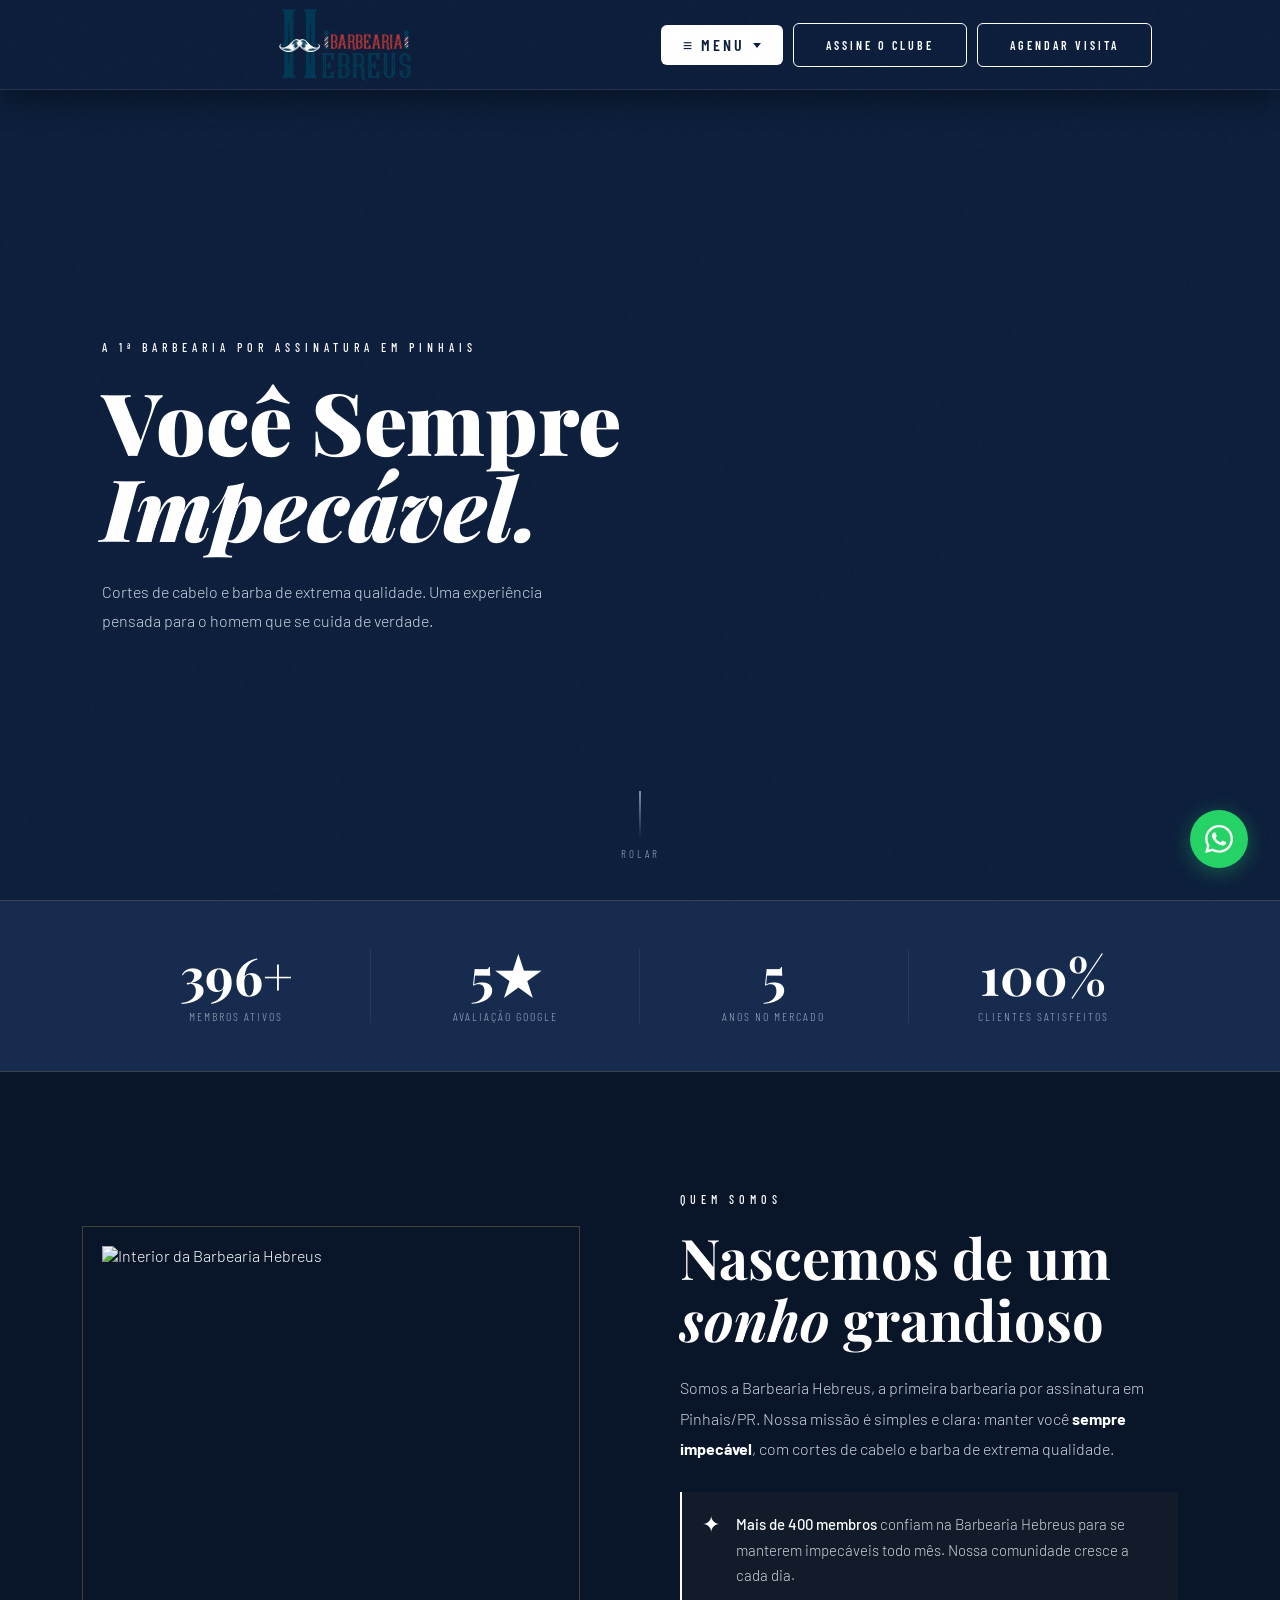
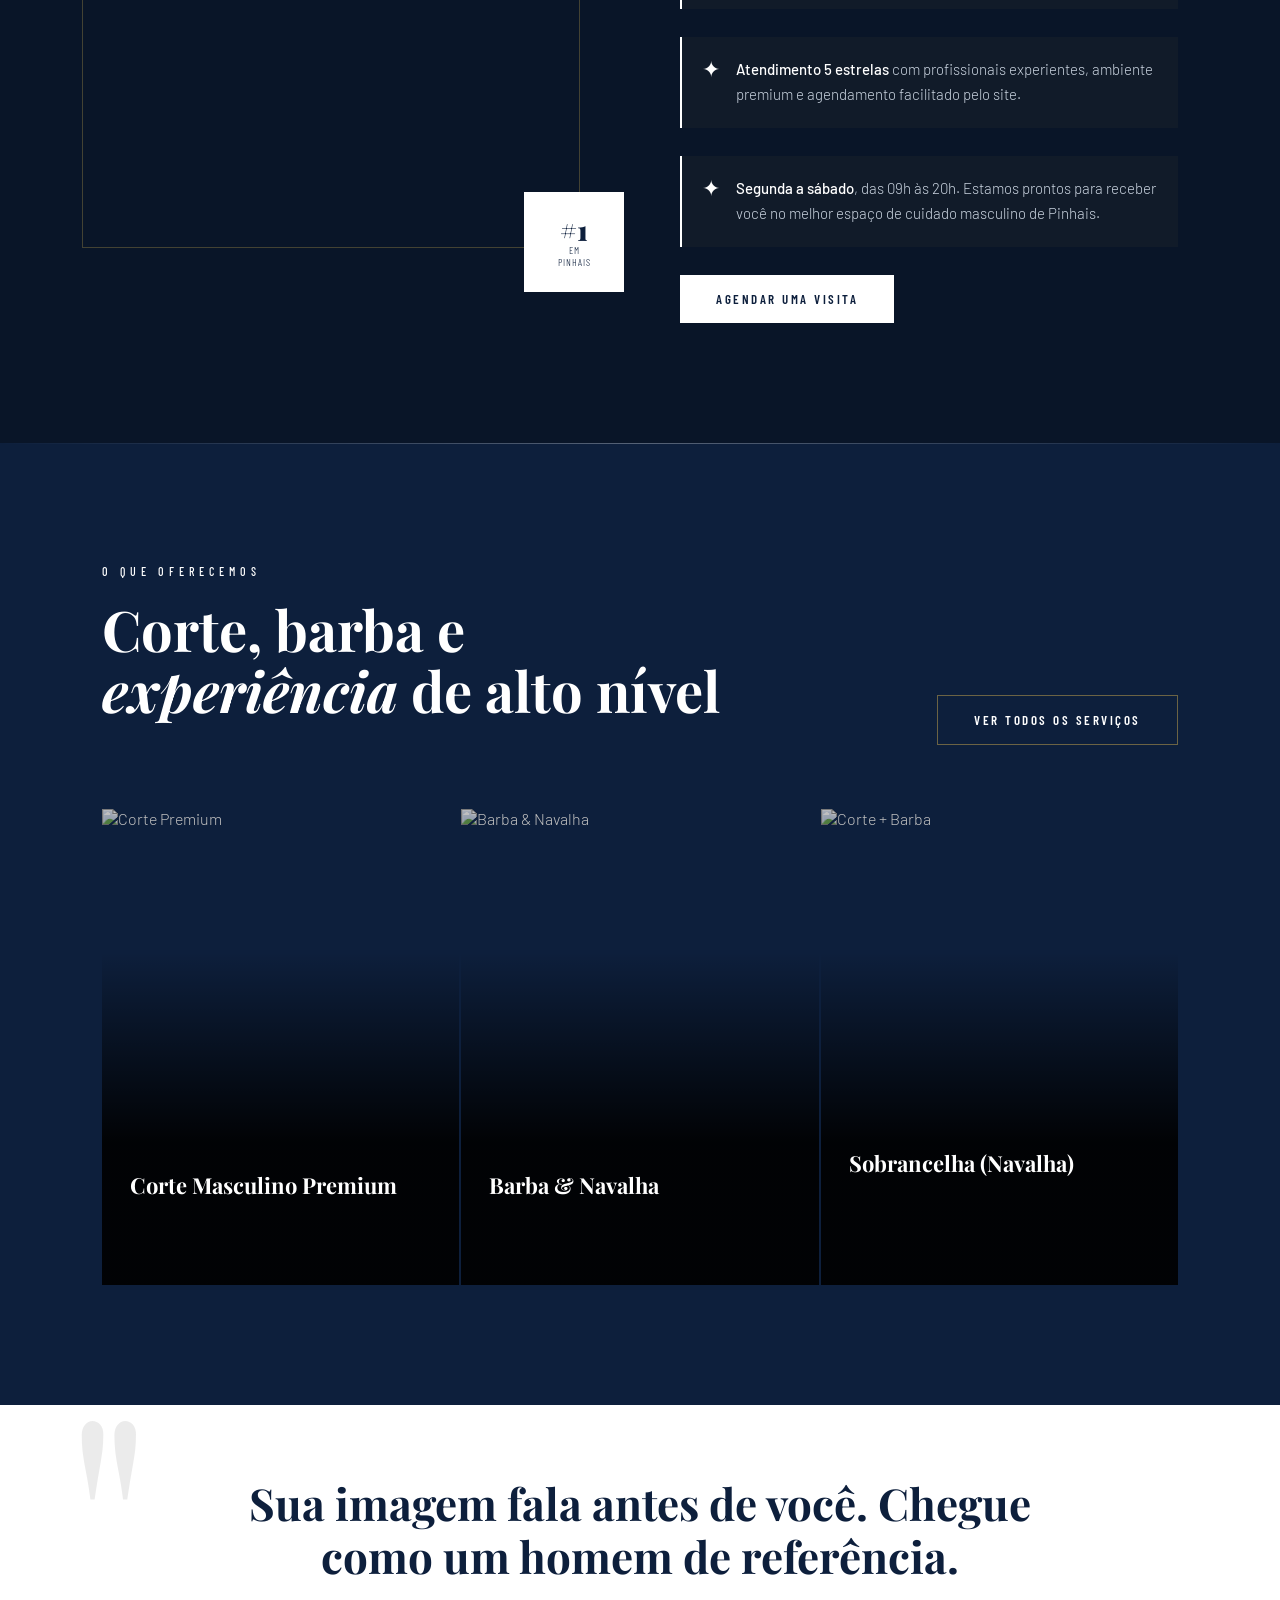
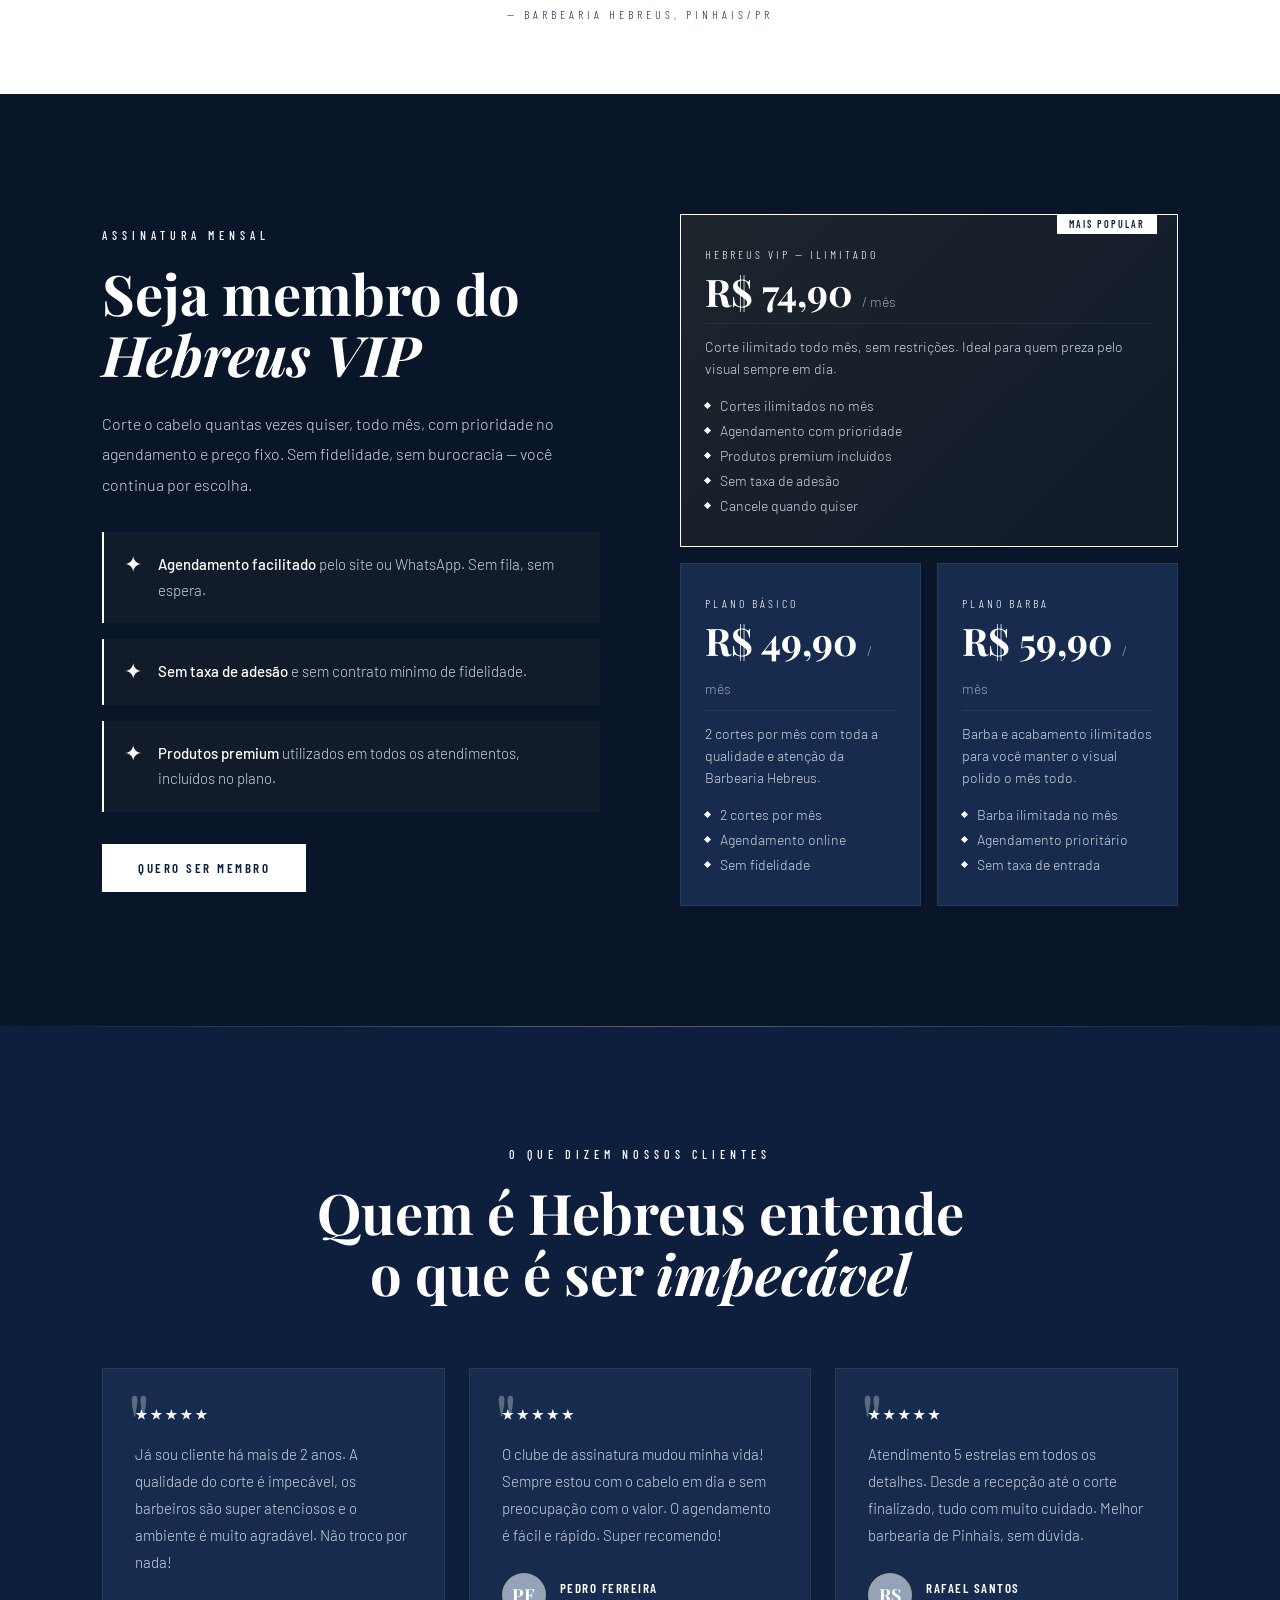
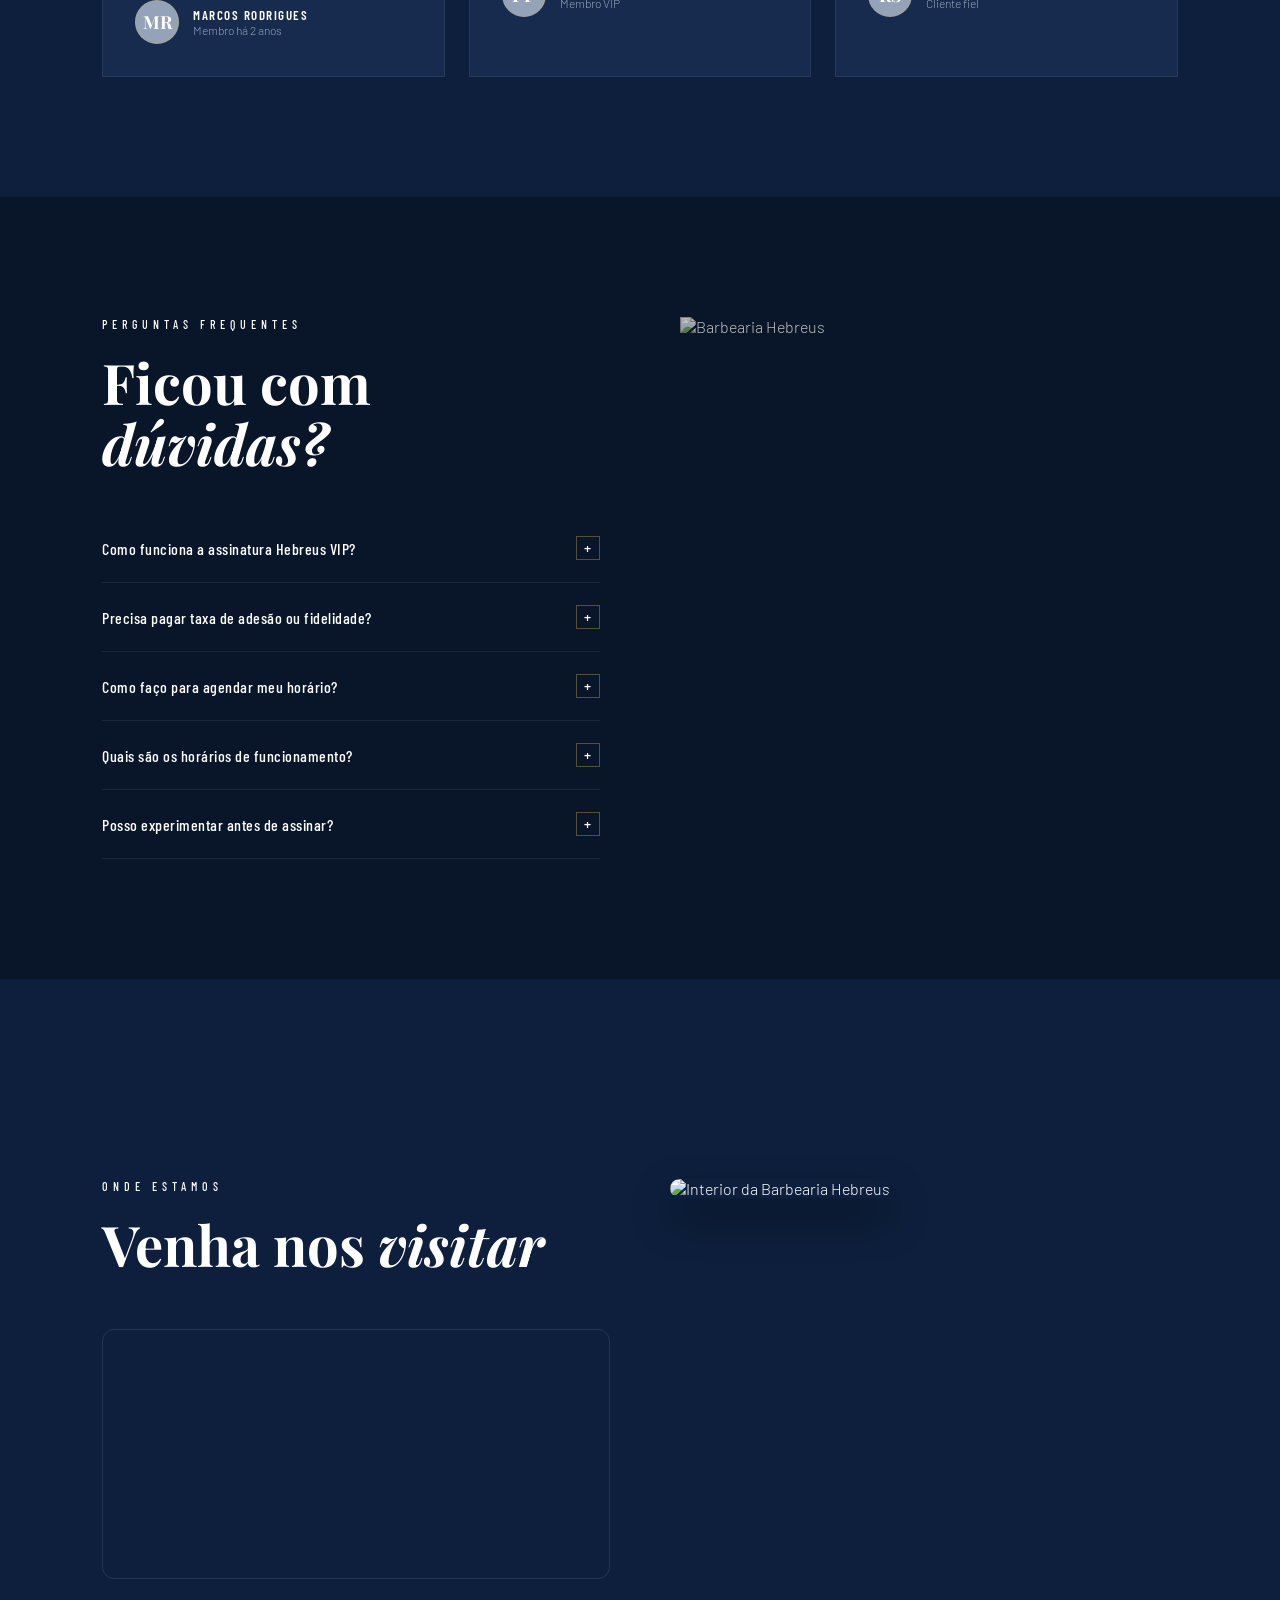
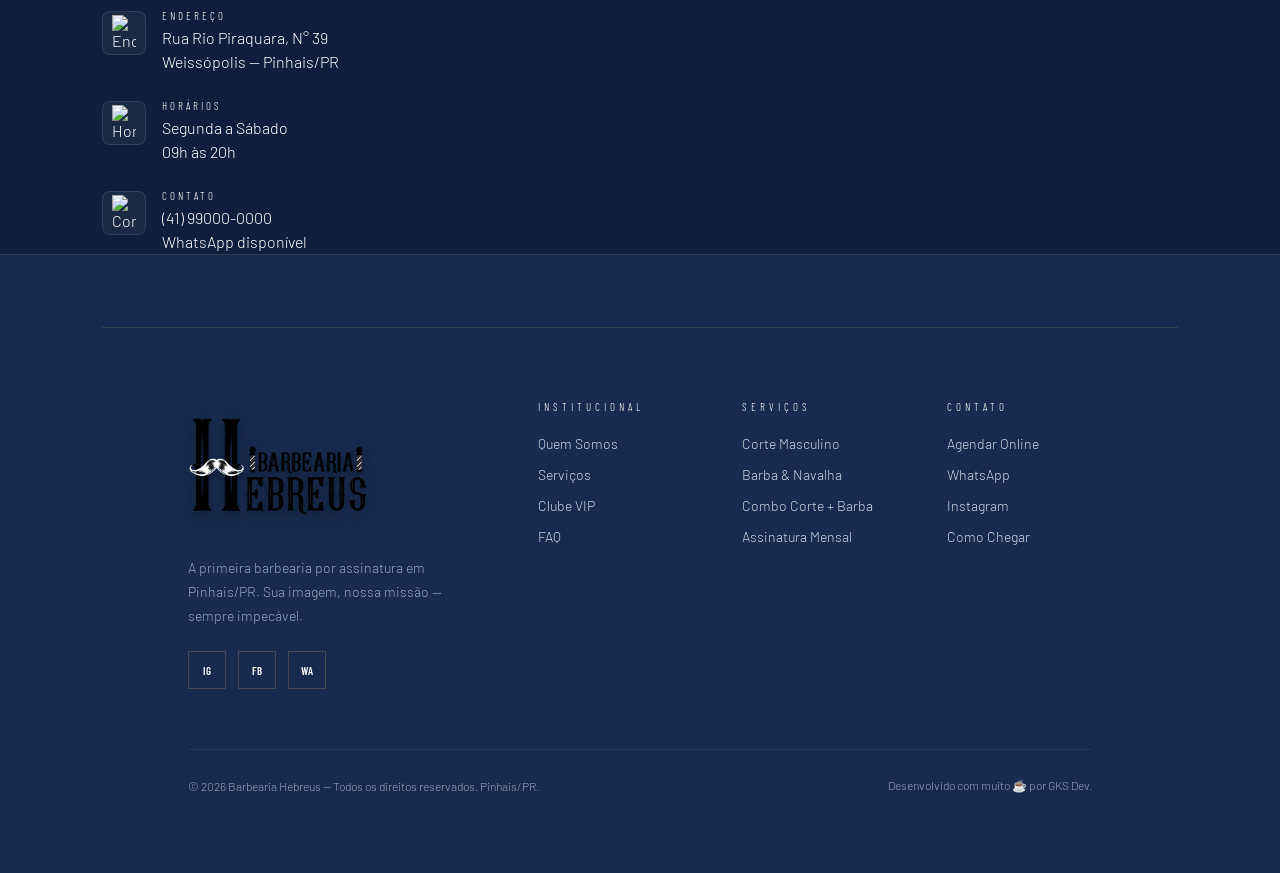
==== index.html @ 40477dd9 "Add files via upload" ====
<!DOCTYPE html>
<html lang="pt-BR">
<head>
<meta charset="UTF-8">
<meta name="viewport" content="width=device-width, initial-scale=1.0">
<title>Barbearia Hebreus | Pinhais/PR</title>
<link rel="preconnect" href="https://fonts.googleapis.com">
<link rel="preconnect" href="https://fonts.gstatic.com" crossorigin>
<link href="https://fonts.googleapis.com/css2?family=Playfair+Display:ital,wght@0,400;0,700;0,900;1,400;1,700&family=Barlow:wght@300;400;500;600&family=Barlow+Condensed:wght@300;400;500;600;700&display=swap" rel="stylesheet">

<link rel="stylesheet" href="style.css">
</head>
<body>

<!-- NAV -->
<nav id="navbar">
<a href="#" class="nav-logo">
  <img src="img_hebreus/LOGO COLOR 1.png" alt="Logo Barbearia Hebreus" class="logo-img">
</a>
  
  <ul class="nav-links">
    <li id="navServicos">
      <a href="#servicos" id="servicosToggle">≡ Menu <span class="nav-arrow"></span></a>
      <div class="nav-dropdown" id="servicosDropdown">
        <a href="#servicos">Serviços</a>
        <a href="#servicos">Hebreus VIP</a>
        <a href="#servicos">Nossa Unidade</a>
        <a href="#servicos">Cultura Hebreus</a>

      </div>
    </li>
    
    <!-- Botão Agendar movido para o lado de Serviços -->
    <li><a href="https://api.whatsapp.com/send?phone=5541990000000&text=Ola%2C%20quero%20agendar%20um%20horário%20na%20Barbearia%20Hebreus!" target="_blank" class="nav-cta">Assine o Clube</a></li>
    <li><a href="https://api.whatsapp.com/send?phone=5541990000000&text=Ola%2C%20quero%20agendar%20um%20horário%20na%20Barbearia%20Hebreus!" target="_blank" class="nav-cta">Agendar Visita</a></li>
    <!--<li><a href="#clube">Assine o Clube</a></li>-->
    <!--<li><a href="#sobre">Sobre</a></li>-->
  </ul>
  
  <!-- O botão hamburger do mobile continua aqui -->
  <button class="hamburger" id="hamburger" aria-label="Menu">
    <span></span><span></span><span></span>
  </button>
</nav>

<!-- MOBILE MENU -->
<div class="mobile-menu" id="mobileMenu">
  <!-- Item "Início" removido daqui também -->
  <a href="#servicos" class="mobile-link">Corte Masculino</a>
  <a href="#servicos" class="mobile-link">Barba &amp; Navalha</a>
  <a href="#servicos" class="mobile-link">Sobrancelha</a>
  <a href="#servicos" class="mobile-link">Limpeza de Pele</a>
  <a href="#clube" class="mobile-link">Clube VIP</a>
  <a href="#sobre" class="mobile-link">Sobre</a>
  <a href="https://cashbarber.com.br/Hebreusvip" target="_blank" class="nav-cta">Agendar</a>
</div>

<!-- HERO -->
<section class="hero">
  <div class="hero-bg"></div>
  <div class="hero-content">
    <p class="hero-eyebrow">A 1ª Barbearia por Assinatura em Pinhais</p>
    <h1 class="hero-title">
      Você Sempre<br>
      <em>Impecável.</em>
    </h1>
    <p class="hero-sub">Cortes de cabelo e barba de extrema qualidade. Uma experiência pensada para o homem que se cuida de verdade.</p>
    <div class="hero-btns">
      <!--<a href="https://cashbarber.com.br/Hebreusvip" target="_blank" class="btn-primary">Agendar Horário</a>-->
      <!--<a href="#clube" class="btn-outline">Conheça o Clube VIP</a>-->
    </div>
  </div>
  <div class="hero-scroll">
    <div class="scroll-line"></div>
    <span>Rolar</span>
  </div>
</section>

<!-- NUMBERS -->
<div class="numbers-strip">
  <div class="number-item reveal">
    <div class="number-val">+400</div>
    <div class="number-label">Membros Ativos</div>
  </div>
  <div class="number-item reveal" style="transition-delay:0.1s">
    <div class="number-val">5★</div>
    <div class="number-label">Avaliação Google</div>
  </div>
  <div class="number-item reveal" style="transition-delay:0.2s">
    <div class="number-val">+6</div>
    <div class="number-label">Anos no Mercado</div>
  </div>
  <div class="number-item reveal" style="transition-delay:0.3s">
    <div class="number-val">100%</div>
    <div class="number-label">Clientes Satisfeitos</div>
  </div>
</div>

<!-- SOBRE -->
<section id="sobre">
  <div class="section-inner">
    <div class="about-grid">
      <div class="about-img-wrap reveal">
        <img src="https://images.unsplash.com/photo-1621605815971-fbc98d665033?w=800&q=80" alt="Interior da Barbearia Hebreus">
        <div class="about-badge">
          <strong>#1</strong>
          <span>em<br>Pinhais</span>
        </div>
      </div>
      <div class="about-text reveal" style="transition-delay:0.15s">
        <div>
          <span class="eyebrow">Quem Somos</span>
          <h2 class="section-title">Nascemos de um <em>sonho</em> grandioso</h2>
          <p class="section-body">Somos a Barbearia Hebreus, a primeira barbearia por assinatura em Pinhais/PR. Nossa missão é simples e clara: manter você <strong style="color:var(--white)">sempre impecável</strong>, com cortes de cabelo e barba de extrema qualidade.</p>
        </div>
        <div class="about-detail">
          <div class="about-detail-icon">✦</div>
          <p><strong>Mais de 400 membros</strong> confiam na Barbearia Hebreus para se manterem impecáveis todo mês. Nossa comunidade cresce a cada dia.</p>
        </div>
        <div class="about-detail">
          <div class="about-detail-icon">✦</div>
          <p><strong>Atendimento 5 estrelas</strong> com profissionais experientes, ambiente premium e agendamento facilitado pelo site.</p>
        </div>
        <div class="about-detail">
          <div class="about-detail-icon">✦</div>
          <p><strong>Segunda a sábado</strong>, das 09h às 20h. Estamos prontos para receber você no melhor espaço de cuidado masculino de Pinhais.</p>
        </div>
        <a href="https://cashbarber.com.br/Hebreusvip" target="_blank" class="btn-primary" style="align-self:flex-start">Agendar uma Visita</a>
      </div>
    </div>
  </div>
</section>

<div class="gold-divider"></div>

<!-- SERVIÇOS -->
<section id="servicos">
  <div class="section-inner">
    <div class="services-header">
      <div class="reveal">
        <span class="eyebrow">O que oferecemos</span>
        <h2 class="section-title">Corte, barba e<br><em>experiência</em> de alto nível</h2>
      </div>
      <a href="https://cashbarber.com.br/Hebreusvip" target="_blank" class="btn-outline reveal" style="white-space:nowrap;flex-shrink:0">Ver Todos os Serviços</a>
    </div>
    <div class="services-grid">
      <div class="service-card reveal">
                <img src="https://images.unsplash.com/photo-1605497788044-5a32c7078486?w=600&q=80" alt="Corte Premium">
        <div class="service-card-overlay">
          <span class="service-card-num">Serviço</span>
          <h3 class="service-card-title">Corte Masculino Premium</h3>
          <p class="service-card-desc">Cortes modernos ou clássicos, executados com precisão por barbeiros experientes.</p>
          <!--<span class="service-card-price">A partir de R$ 45</span>-->
        </div>
      </div>
      <div class="service-card reveal" style="transition-delay:0.1s">
        <img src="https://images.unsplash.com/photo-1503951914875-452162b0f3f1?w=600&q=80" alt="Barba & Navalha">
        <div class="service-card-overlay">
          <span class="service-card-num">Serviço</span>
          <h3 class="service-card-title">Barba & Navalha</h3>
          <p class="service-card-desc">Ritual completo de barba com toalha quente, navalha e produtos premium.</p>
          <!--<span class="service-card-price">A partir de R$ 35</span>-->
        </div>
      </div>
      <div class="service-card reveal" style="transition-delay:0.2s">
        <img src="https://images.unsplash.com/photo-1622286342621-4bd786c2447c?w=600&q=80" alt="Corte + Barba">
        <div class="service-card-overlay">
          <span class="service-card-num">Serviço</span>
          <h3 class="service-card-title">Sobrancelha (Navalha)</h3>
          <p class="service-card-desc">Pequeno detalhe, grande impacto. Remoção de excessos com navalha ou cera, garantindo um olhar limpo e alinhado.</p>
          <!--<span class="service-card-price">A partir de R$ 70</span>-->
        </div>
      </div>
    </div>
  </div>
</section>

<!-- QUOTE BANNER -->
<div class="quote-banner">
  <p class="quote-text">Sua imagem fala antes de você. Chegue como um homem de referência.</p>
  <span class="quote-author">— Barbearia Hebreus, Pinhais/PR</span>
</div>

<!-- CLUBE -->
<section id="clube">
  <div class="clube-inner">
    <div class="clube-text reveal">
      <div>
        <span class="eyebrow">Assinatura Mensal</span>
        <h2 class="section-title">Seja membro do <em>Hebreus VIP</em></h2>
        <p class="section-body">Corte o cabelo quantas vezes quiser, todo mês, com prioridade no agendamento e preço fixo. Sem fidelidade, sem burocracia — você continua por escolha.</p>
      </div>
      <div style="display:flex;flex-direction:column;gap:16px">
        <div class="about-detail">
          <div class="about-detail-icon">✦</div>
          <p><strong>Agendamento facilitado</strong> pelo site ou WhatsApp. Sem fila, sem espera.</p>
        </div>
        <div class="about-detail">
          <div class="about-detail-icon">✦</div>
          <p><strong>Sem taxa de adesão</strong> e sem contrato mínimo de fidelidade.</p>
        </div>
        <div class="about-detail">
          <div class="about-detail-icon">✦</div>
          <p><strong>Produtos premium</strong> utilizados em todos os atendimentos, incluídos no plano.</p>
        </div>
      </div>
      <a href="https://api.whatsapp.com/send?phone=5541990000000&text=Ola%2C%20quero%20saber%20mais%20sobre%20o%20Hebreus%20VIP!" target="_blank" class="btn-primary" style="align-self:flex-start">Quero Ser Membro</a>
    </div>
    <div class="plans-grid reveal" style="transition-delay:0.2s">
      <div class="plan-card featured">
        <div class="plan-badge">Mais Popular</div>
        <div class="plan-name">Hebreus VIP — Ilimitado</div>
        <div class="plan-price">R$ 74,90 <span>/ mês</span></div>
        <p class="plan-desc">Corte ilimitado todo mês, sem restrições. Ideal para quem preza pelo visual sempre em dia.</p>
        <ul class="plan-features">
          <li>Cortes ilimitados no mês</li>
          <li>Agendamento com prioridade</li>
          <li>Produtos premium incluídos</li>
          <li>Sem taxa de adesão</li>
          <li>Cancele quando quiser</li>
        </ul>
      </div>
      <div class="plan-card">
        <div class="plan-name">Plano Básico</div>
        <div class="plan-price">R$ 49,90 <span>/ mês</span></div>
        <p class="plan-desc">2 cortes por mês com toda a qualidade e atenção da Barbearia Hebreus.</p>
        <ul class="plan-features">
          <li>2 cortes por mês</li>
          <li>Agendamento online</li>
          <li>Sem fidelidade</li>
        </ul>
      </div>
      <div class="plan-card">
        <div class="plan-name">Plano Barba</div>
        <div class="plan-price">R$ 59,90 <span>/ mês</span></div>
        <p class="plan-desc">Barba e acabamento ilimitados para você manter o visual polido o mês todo.</p>
        <ul class="plan-features">
          <li>Barba ilimitada no mês</li>
          <li>Agendamento prioritário</li>
          <li>Sem taxa de entrada</li>
        </ul>
      </div>
    </div>
  </div>
</section>

<div class="gold-divider"></div>

<!-- DEPOIMENTOS -->
<section id="depoimentos">
  <div class="section-inner">
    <div class="reveal" style="text-align:center;margin-bottom:16px">
      <span class="eyebrow" style="display:block;text-align:center">O que dizem nossos clientes</span>
      <h2 class="section-title" style="text-align:center">Quem é Hebreus entende<br>o que é ser <em>impecável</em></h2>
    </div>
    <div class="testimonials-grid">
      <div class="testimonial-card reveal">
        <div class="stars"><div class="star"></div><div class="star"></div><div class="star"></div><div class="star"></div><div class="star"></div></div>
        <p class="testimonial-text">Já sou cliente há mais de 2 anos. A qualidade do corte é impecável, os barbeiros são super atenciosos e o ambiente é muito agradável. Não troco por nada!</p>
        <div class="testimonial-author">
          <div class="author-avatar">MR</div>
          <div>
            <div class="author-name">Marcos Rodrigues</div>
            <div class="author-since">Membro há 2 anos</div>
          </div>
        </div>
      </div>
      <div class="testimonial-card reveal" style="transition-delay:0.1s">
        <div class="stars"><div class="star"></div><div class="star"></div><div class="star"></div><div class="star"></div><div class="star"></div></div>
        <p class="testimonial-text">O clube de assinatura mudou minha vida! Sempre estou com o cabelo em dia e sem preocupação com o valor. O agendamento é fácil e rápido. Super recomendo!</p>
        <div class="testimonial-author">
          <div class="author-avatar">PF</div>
          <div>
            <div class="author-name">Pedro Ferreira</div>
            <div class="author-since">Membro VIP</div>
          </div>
        </div>
      </div>
      <div class="testimonial-card reveal" style="transition-delay:0.2s">
        <div class="stars"><div class="star"></div><div class="star"></div><div class="star"></div><div class="star"></div><div class="star"></div></div>
        <p class="testimonial-text">Atendimento 5 estrelas em todos os detalhes. Desde a recepção até o corte finalizado, tudo com muito cuidado. Melhor barbearia de Pinhais, sem dúvida.</p>
        <div class="testimonial-author">
          <div class="author-avatar">RS</div>
          <div>
            <div class="author-name">Rafael Santos</div>
            <div class="author-since">Cliente fiel</div>
          </div>
        </div>
      </div>
    </div>
  </div>
</section>

<!-- FAQ -->
<section id="faq">
  <div class="section-inner">
    <div class="faq-grid">
      <div>
        <span class="eyebrow">Perguntas Frequentes</span>
        <h2 class="section-title" style="margin-bottom:40px">Ficou com <em>dúvidas?</em></h2>
        <div class="faq-list">
          <div class="faq-item">
            <div class="faq-q">Como funciona a assinatura Hebreus VIP? <span class="faq-icon">+</span></div>
            <div class="faq-a">O Hebreus VIP é o plano de assinatura mensal da Barbearia Hebreus. Com o plano ilimitado, você pode cortar o cabelo quantas vezes quiser no mês, com agendamento prioritário pelo site ou WhatsApp.</div>
          </div>
          <div class="faq-item">
            <div class="faq-q">Precisa pagar taxa de adesão ou fidelidade? <span class="faq-icon">+</span></div>
            <div class="faq-a">Não! Nenhuma taxa de adesão, nenhum contrato de fidelidade. Você entra e sai quando quiser, sem burocracia. Acreditamos que você deve continuar conosco por escolha, não por obrigação.</div>
          </div>
          <div class="faq-item">
            <div class="faq-q">Como faço para agendar meu horário? <span class="faq-icon">+</span></div>
            <div class="faq-a">Você pode agendar pelo nosso sistema online (cashbarber.com.br/Hebreusvip) ou pelo WhatsApp. O agendamento é simples, rápido e disponível a qualquer hora do dia.</div>
          </div>
          <div class="faq-item">
            <div class="faq-q">Quais são os horários de funcionamento? <span class="faq-icon">+</span></div>
            <div class="faq-a">Atendemos de segunda a sábado, das 09h às 20h. Estamos localizados em Pinhais/PR, prontos para receber você e garantir que saia impecável!</div>
          </div>
          <div class="faq-item">
            <div class="faq-q">Posso experimentar antes de assinar? <span class="faq-icon">+</span></div>
            <div class="faq-a">Claro! Você pode vir como visitante e experimentar nossos serviços avulsos antes de decidir se quer se tornar membro. Temos certeza que você vai querer voltar!</div>
          </div>
        </div>
      </div>
      <div class="reveal">
        <img src="https://images.unsplash.com/photo-1585747860715-2ba37e788b70?w=700&q=80" alt="Barbearia Hebreus" class="faq-img">
      </div>
    </div>
  </div>
</section>

<!-- LOCALIZAÇÃO-->

<section id="localizacao">
  <div class="section-inner">
    <div class="location-grid">
      
      <div class="location-content-column reveal">
        <div class="location-header">
          <span class="eyebrow">Onde Estamos</span>
          <h2 class="section-title">Venha nos <em>visitar</em></h2>
        </div>

        <div class="location-map-container">
          <iframe 
            src="https://www.google.com/maps/embed?pb=!1m18!1m12!1m3!1d11516.484964646696!2d-49.19948439126488!3d-25.437996593441908!2m3!1f0!2f0!3f0!3m2!1i1024!2i768!4f13.1!3m3!1m2!1s0x94dce54e99f1b407%3A0x63351d4576395b0c!2sR.%20Rio%20Piraquara%2C%2039%20-%20Weiss%C3%B3polis%2C%20Pinhais%20-%20PR%2C%2083322-030!5e0!3m2!1sen!2sbr!4v1713567890123!5m2!1sen!2sbr" 
            width="100%" height="100%" style="border:0;" allowfullscreen="" loading="lazy" referrerpolicy="no-referrer-when-downgrade">
          </iframe>
        </div>

        <div class="location-details-stack">
          
          <div class="location-detail">
            <div class="location-icon">
              <img src="/website_hebreus/img_hebreus/icons8-mapa-64.png" alt="Endereço">
            </div>
            <div class="location-detail-text">
              <p>Endereço</p>
              <p>Rua Rio Piraquara, N° 39<br>Weissópolis — Pinhais/PR</p>
            </div>
          </div>

          <div class="location-detail">
            <div class="location-icon">
              <img src="/website_hebreus/img_hebreus/icons8-relógio-80.png" alt="Horários">
            </div>
            <div class="location-detail-text">
              <p>Horários</p>
              <p>Segunda a Sábado<br>09h às 20h</p>
            </div>
          </div>

          <div class="location-detail">
            <div class="location-icon">
              <img src="/website_hebreus/img_hebreus/icons8-telefone-50.png" alt="Contato">
            </div>
            <div class="location-detail-text">
              <p>Contato</p>
              <p>(41) 99000-0000<br>WhatsApp disponível</p>
            </div>
          </div>
        </div>
      </div> <div class="location-photo-column reveal">
        <div class="location-photo-container">
          <img src="/website_hebreus/img_hebreus/Barb_Hebreus_Unidade.jpg" alt="Interior da Barbearia Hebreus" class="location-photo">
        </div>
      </div>
    </div>
  </div>
</section>

<!-- FOOTER -->
<footer>
<footer>
  <div class="footer-grid">
    <div>
      <img src="img_hebreus/LOGO P & B 1.png" alt="Logo Barbearia Hebreus" class="footer-logo">
      
      <p class="footer-tagline">A primeira barbearia por assinatura em Pinhais/PR. Sua imagem, nossa missão — sempre impecável.</p>
      <div class="footer-social">
        <a href="https://www.instagram.com/barbearia_Hebreus/" target="_blank" class="social-link">IG</a>
        <a href="https://www.facebook.com/Barbeariahebreusoficial" target="_blank" class="social-link">FB</a>
        <a href="https://api.whatsapp.com/send?phone=5541990000000" target="_blank" class="social-link">WA</a>
      </div>
    </div>
    <div>
      <div class="footer-col-title">Institucional</div>
      <ul class="footer-links">
        <li><a href="#sobre">Quem Somos</a></li>
        <li><a href="#servicos">Serviços</a></li>
        <li><a href="#clube">Clube VIP</a></li>
        <li><a href="#faq">FAQ</a></li>
      </ul>
    </div>
    <div>
      <div class="footer-col-title">Serviços</div>
      <ul class="footer-links">
        <li><a href="#servicos">Corte Masculino</a></li>
        <li><a href="#servicos">Barba & Navalha</a></li>
        <li><a href="#servicos">Combo Corte + Barba</a></li>
        <li><a href="#clube">Assinatura Mensal</a></li>
      </ul>
    </div>
    <div>
      <div class="footer-col-title">Contato</div>
      <ul class="footer-links">
        <li><a href="https://cashbarber.com.br/Hebreusvip" target="_blank">Agendar Online</a></li>
        <li><a href="https://api.whatsapp.com/send?phone=5541990000000" target="_blank">WhatsApp</a></li>
        <li><a href="https://www.instagram.com/barbearia_Hebreus/" target="_blank">Instagram</a></li>
        <li><a href="#localizacao">Como Chegar</a></li>
      </ul>
    </div>
  </div>
  <div class="footer-bottom">
    <p class="footer-copy">© 2026 Barbearia Hebreus — Todos os direitos reservados. Pinhais/PR.</p>
    <p class="footer-copy">Desenvolvido com muito ☕ por GKS Dev.</p>
  </div>
</footer>

<!-- WHATSAPP FLOAT -->
<a href="https://api.whatsapp.com/send?phone=5541990000000&text=Ola%2C%20quero%20agendar%20um%20horário%20na%20Barbearia%20Hebreus!" target="_blank" class="whatsapp-float" aria-label="WhatsApp">
  <svg viewBox="0 0 24 24" xmlns="http://www.w3.org/2000/svg">
    <path d="M17.472 14.382c-.297-.149-1.758-.867-2.03-.967-.273-.099-.471-.148-.67.15-.197.297-.767.966-.94 1.164-.173.199-.347.223-.644.075-.297-.15-1.255-.463-2.39-1.475-.883-.788-1.48-1.761-1.653-2.059-.173-.297-.018-.458.13-.606.134-.133.298-.347.446-.52.149-.174.198-.298.298-.497.099-.198.05-.371-.025-.52-.075-.149-.669-1.612-.916-2.207-.242-.579-.487-.5-.669-.51-.173-.008-.371-.01-.57-.01-.198 0-.52.074-.792.372-.272.297-1.04 1.016-1.04 2.479 0 1.462 1.065 2.875 1.213 3.074.149.198 2.096 3.2 5.077 4.487.709.306 1.262.489 1.694.625.712.227 1.36.195 1.871.118.571-.085 1.758-.719 2.006-1.413.248-.694.248-1.289.173-1.413-.074-.124-.272-.198-.57-.347m-5.421 7.403h-.004a9.87 9.87 0 01-5.031-1.378l-.361-.214-3.741.982.998-3.648-.235-.374a9.86 9.86 0 01-1.51-5.26c.001-5.45 4.436-9.884 9.888-9.884 2.64 0 5.122 1.03 6.988 2.898a9.825 9.825 0 012.893 6.994c-.003 5.45-4.437 9.884-9.885 9.884m8.413-18.297A11.815 11.815 0 0012.05 0C5.495 0 .16 5.335.157 11.892c0 2.096.547 4.142 1.588 5.945L.057 24l6.305-1.654a11.882 11.882 0 005.683 1.448h.005c6.554 0 11.89-5.335 11.893-11.893a11.821 11.821 0 00-3.48-8.413z"/>
  </svg>
</a>

<script src="script.js"></script>
</body>
</html>
---- style.css ----
*, *::before, *::after { box-sizing: border-box; margin: 0; padding: 0; }

 :root {
  /* DESTAQUES (Agora Branco e Cinza Prateado) */
  --gold: #FFFFFF; /* Destaques principais e botões em Branco puro */
  --gold-light: #E2E8F0; /* Cinza "gelo" bem claro para efeitos de hover */
  --gold-dark: #94A3B8; /* Cinza prateado para linhas e detalhes sutis */

  /* FUNDOS PRINCIPAIS (O Azul Marinho que você gostou) */
  --black: #0D1F3C; 
  --dark: #091528; /* Um tom de azul marinho quase preto para alternar as seções */

  /* CARDS E CAIXAS (Azul marinho levemente mais claro para destacar do fundo) */
  --dark2: #162B4D; 
  --dark3: #1E3860; 

  /* TEXTOS */
  --gray: #94A3B8; /* Cinza médio para textos de leitura longa */
  --gray-light: #CBD5E1; /* Cinza claro para subtítulos e descrições curtas */
  --white: #FFFFFF;
  --white-pure: #FFFFFF;

  /* TIPOGRAFIA (Mantida) */
  --font-display: 'Playfair Display', Georgia, serif;
  --font-body: 'Barlow', sans-serif;
  --font-condensed: 'Barlow Condensed', sans-serif;
}

  html { scroll-behavior: smooth; }

  body {
    background: var(--black);
    color: var(--white);
    font-family: var(--font-body);
    font-weight: 300;
    overflow-x: hidden;
  }

  /* SCROLLBAR */
  ::-webkit-scrollbar { width: 4px; }
  ::-webkit-scrollbar-track { background: var(--black); }
  ::-webkit-scrollbar-thumb { background: var(--gold-dark); }

  /* ── NOISE OVERLAY ── */
  body::before {
    content: '';
    position: fixed;
    inset: 0;
    background-image: url("data:image/svg+xml,%3Csvg viewBox='0 0 200 200' xmlns='http://www.w3.org/2000/svg'%3E%3Cfilter id='n'%3E%3CfeTurbulence type='fractalNoise' baseFrequency='0.75' numOctaves='4' stitchTiles='stitch'/%3E%3C/filter%3E%3Crect width='100%25' height='100%25' filter='url(%23n)' opacity='0.03'/%3E%3C/svg%3E");
    pointer-events: none;
    z-index: 9999;
    opacity: 0.4;
  }

/* ── NAVBAR ── */
nav {
  position: fixed;
  top: 0; left: 0; right: 0;
  z-index: 1000;
  display: flex;
  align-items: center;
  justify-content: space-between;
  padding: 0 10%; 
  
  /* Agora o fundo e os efeitos são fixos aqui */
  height: 90px; /* Altura fixa e elegante */
  background: rgba(13, 31, 60, 0.95); /* Azul Marinho da paleta */
  backdrop-filter: blur(16px);
  border-bottom: 1px solid rgba(255, 255, 255, 0.1);
  box-shadow: 0 10px 30px rgba(0, 0, 0, 0.4);
  
  transition: all 0.4s ease;
}

/* A classe .scrolled agora pode ser removida ou usada apenas para 
   diminuir sutilmente o menu se você quiser um efeito extra ao rolar.
   Se não quiser que mude nada, pode apagar este bloco:
*/
nav.scrolled {
  height: 120px; /* Diminui apenas 10px para dar um "toque" de movimento */
}

/* ── LOGO NO CABEÇALHO ── */
.nav-logo {
  text-decoration: none;
  display: flex;
  align-items: center;
  height: 100%; /* Ocupa a altura total do nav para centralizar verticalmente */

  /* AJUSTE DE POSIÇÃO: Move a logo 20px para a direita */
  margin-left: 150px; 
}

  /* ── REMOVE O FUNDO CINZA DO LINK DA LOGO ── */
.nav-logo:hover .logo-img {
  /* Mantemos o crescimento sutil */
  transform: scale(1.06);
  
  /* FORÇAMOS o brilho a ser APENAS BRANCO PURE (rgba(255, 255, 255)) */
  /* Aumentei um pouco a opacidade (0.6) para ele "vencer" qualquer cor intrusa */
  filter: none !important; 
}

.logo-img {
  /* Tamanho Proporcional */
  height: 100px; /* Define a altura, a largura ajusta automaticamente */
  width: auto;
  
/* Preparação para o efeito sútil */
transition: transform 0.6s cubic-bezier(0.25, 0.46, 0.45, 0.94), 
              filter 0.6s cubic-bezier(0.25, 0.46, 0.45, 0.94);
  
  object-fit: contain;
}

/* ── EFEITO HOVER SÚTIL (Atualizado) ── */
.nav-logo:hover .logo-img {
  /* Efeito 1: Cresce quase imperceptivelmente (apenas 2%) */
  transform: scale(1.03); 
  
  /* Efeito 2: Brilho muito mais suave e discreto */
  filter: drop-shadow(0 0 12px); /* Brilho menor e mais transparente */
}

/* ── AJUSTES DO BOTÃO AGENDAR NO MENU ── */
.nav-links > li > a.nav-cta {
  color: var(--black); /* Garante que o texto fique escuro (Azul Marinho) */
  padding: 14px 32px; /* Garante o formato do botão, sobrepondo o padding dos links */
}

/* Mantém a cor da fonte escura no hover e aplica o preenchimento prata/branco */
.nav-links > li > a.nav-cta:hover {
  color: var(--black);
  background: var(--gold-light); /* O Cinza Prateado claro que definimos no :root */
}

/* Remove a linha de baixo animada apenas do botão Agendar */
.nav-links > li > a.nav-cta::after {
  display: none;
}

/* ── BOTÃO SERVIÇOS (Moldura Branca) ── */
#servicosToggle {
  background-color: #ffffff !important; /* Deixa o fundo branco */
  color: #0D1F3C !important; /* Muda a letra para o azul do cabeçalho */
  
  /* Ajustes para ficar com cara de botão */
  padding: 10px 22px; 
  border-radius: 6px; /* Bordas arredondadas combinando com o botão Agendar */
  
  /* Garante que o texto e a setinha fiquem alinhados */
  display: flex;
  align-items: center;
  gap: 8px; /* Dá um espacinho entre a palavra "Serviços" e a seta */
  
  transition: all 0.3s ease;
}

/* Remove o efeito de sublinhado animado apenas deste botão */
#servicosToggle::after {
  display: none;
}

/* Efeito Hover: preenche de branco e muda a letra para o Azul Marinho */
#servicosToggle:hover {
  background-color: #e6e6e6 !important; /* Fica um prata bem clarinho */
  transform: translateY(-2px); /* Dá aquele mesmo pulinho do botão Agendar */
}

/* Garante que a setinha do menu mude de cor para Azul Marinho no hover junto com o texto */
#servicosToggle:hover .nav-arrow,
.nav-links > li.open > #servicosToggle .nav-arrow {
  border-top-color: var(--black);
}

  /* Links */
  .nav-links { 
  display: flex; 
  align-items: center;
  gap: 10px; /* Aumentado de 32px para um visual mais espaçado e clean */
  list-style: none; 
  height: 100%
}

.nav-links > li > a {
  font-family: var(--font-condensed);
  font-size: 16px; /* Aumentado de 13px */
  font-weight: 600; /* Fonte mais marcante (era 500) */
  letter-spacing: 3px; /* Aumentado de 2px */
  text-transform: uppercase;
  color: var(--gray-light);
  text-decoration: none;
  transition: color 0.3s;
  display: flex;
  align-items: center;
  gap: 5px;
  padding: 8px 0;
  position: relative; /* Necessário para o efeito de hover abaixo */
}

.nav-links > li > a:hover,
.nav-links > li.active > a { 
  color: var(--white); 
}

/* Novo Efeito de Hover (Sublinhado elegante) */
.nav-links > li > a::after {
  content: '';
  position: absolute;
  bottom: 0;
  left: 0;
  width: 0;
  height: 2px;
  background: var(--gold);
  transition: width 0.3s ease;
}

.nav-links > li > a:hover::after,
.nav-links > li.active > a::after {
  width: 100%;
}

  /* Seta dropdown */
  .nav-arrow {
    display: inline-block;
    width: 0; height: 0;
    border-left: 4px solid transparent;
    border-right: 4px solid transparent;
    border-top: 5px solid currentColor;
    margin-top: 1px;
    transition: transform 0.25s;
    flex-shrink: 0;
  }
/* A ÂNCORA: Garante que o menu não fuja para a esquerda da tela */
#navServicos {
  position: relative !important; 
  display: flex;
  align-items: center;
  height: 100%;
}
  /* Dropdown */
/* O MENU ESCONDIDO */
.nav-dropdown {
  position: absolute;
  top: 100%;
  left: 0;   
  background-color: #0D1F3C;
  min-width: 240px; 
  padding: 15px 0;
  border-top: 3px solid var(--white); 
  box-shadow: 0 10px 30px rgba(0, 0, 0, 0.5);
  display: flex;
  flex-direction: column;
  z-index: 1001;
  
  /* Escondido por padrão */
  opacity: 0;
  visibility: hidden;
  transform: translateY(10px);
  transition: all 0.3s ease-in-out;
}

/* ── A MÁGICA ACONTECE AQUI (A classe que o JS vai ativar) ── */
.nav-dropdown.active {
  opacity: 1;
  visibility: visible;
  transform: translateY(0);
}
/* 4. ESTILO DOS LINKS DENTRO DO DROPDOWN */
.nav-dropdown a {
  padding: 12px 25px !important;
  color: var(--gray-light) !important;
  font-family: var(--font-condensed) !important;
  font-size: 15px !important;
  text-transform: uppercase;
  letter-spacing: 1px;
  text-decoration: none;
  background: transparent !important;
  transition: all 0.3s ease;
}
/* Efeito ao passar o mouse em cada serviço da lista */
.nav-dropdown a:hover {
  color: var(--white) !important;
  background: rgba(255, 255, 255, 0.05) !important;
  padding-left: 30px !important;
}
  /* CTA branco */
.nav-cta {
  /* Estado Inicial (Fantasma/Transparente) */
  background: transparent !important;
  color: var(--white) !important;
  border: 1px solid var(--white) !important; /* Borda fina e elegante */

  border-radius: 6px !important; 
  
  padding: 4px 12px;
  font-size: 12px !important;


  /* Ajustes de tipografia e espaçamento */
  padding: 12px 28px;
  font-family: var(--font-condensed);
  font-size: 14px;
  font-weight: 700;
  text-transform: uppercase;
  letter-spacing: 2px;
  text-decoration: none;
  
  /* Transição suave para o efeito do mouse */
  transition: all 0.4s ease !important;
}

.nav-cta:hover {
  /* Gradiente elegante do branco puro para um prata suave */
  background: linear-gradient(135deg, #ffffff 0%, #d4d4d4 100%) !important;
  
  /* O texto precisa ficar da cor do fundo do cabeçalho para ter contraste */
  color: #0D1F3C !important; 
  
  border-color: #ffffff !important;
  
  /* Leve empurrãozinho para cima com sombra brilhante */
  transform: translateY(-2px) !important;
  box-shadow: 0 5px 15px rgba(255, 255, 255, 0.2) !important;
}

  /* HAMBURGER */
  .hamburger {
    display: none;
    flex-direction: column;
    gap: 5px;
    cursor: pointer;
    padding: 8px;
    background: none;
    border: none;
  }
  .hamburger span {
    display: block;
    width: 24px;
    height: 1.5px;
    background: var(--gold);
    transition: all 0.3s;
  }
  .hamburger.open span:nth-child(1) { transform: translateY(6.5px) rotate(45deg); }
  .hamburger.open span:nth-child(2) { opacity: 0; }
  .hamburger.open span:nth-child(3) { transform: translateY(-6.5px) rotate(-45deg); }

  .mobile-menu {
    display: none;
    position: fixed;
    inset: 0;
    background: rgba(10,10,10,0.98);
    z-index: 999;
    flex-direction: column;
    align-items: center;
    justify-content: center;
    gap: 40px;
  }
  .mobile-menu.open { display: flex; }
  .mobile-menu a {
    font-family: var(--font-condensed);
    font-size: 18px;
    font-weight: 500;
    letter-spacing: 4px;
    text-transform: uppercase;
    color: var(--white);
    text-decoration: none;
    transition: color 0.2s;
  }
  .mobile-menu a:hover { color: var(--gold); }
  .mobile-menu .nav-cta { font-size: 14px; padding: 14px 36px; }

  /* ── HERO ── */
.hero {
  position: relative;
  height: 100vh;
  min-height: 700px;
  display: flex;
  align-items: center;
  overflow: hidden;
  background: var(--black);
}

.hero-bg {
  position: absolute;
  inset: 0;
  /* Gradiente lateral restaurado, usando o Azul Marinho (rgba: 13, 31, 60) */
  background: 
    linear-gradient(105deg, rgba(13,31,60,1) 40%, rgba(13,31,60,0.3) 100%),
    url('https://images.unsplash.com/photo-1599351431202-1e0f0137899a?w=1600&q=80') center/cover no-repeat;
}

.hero-bg::after {
  content: '';
  position: absolute;
  inset: 0;
  background: linear-gradient(to top, var(--black) 0%, transparent 40%);
}

.hero-content {
  position: relative;
  z-index: 2;
  padding: 120px 8% 0 8%; /* Aumentamos o padding superior para compensar o menu fixo */
  max-width: 780px;
  text-align: left;
  margin: 0;
}

.hero-eyebrow {
  font-family: var(--font-condensed);
  font-size: 12px;
  font-weight: 500;
  letter-spacing: 5px;
  text-transform: uppercase;
  color: var(--gold); /* Puxa o seu novo Vermelho automaticamente */
  margin-bottom: 24px;
  opacity: 0;
  animation: fadeUp 0.8s ease forwards 0.3s;
}

.hero-title {
  font-family: var(--font-display);
  font-size: clamp(44px, 7vw, 86px);
  font-weight: 900;
  line-height: 1.0;
  margin-bottom: 28px;
  color: var(--white);
  opacity: 0;
  animation: fadeUp 0.8s ease forwards 0.5s;
}

.hero-title em {
  font-style: italic;
  color: var(--gold); /* Puxa o seu novo Vermelho automaticamente */
  display: block;
}

.hero-sub {
  font-size: 16px;
  font-weight: 300;
  color: var(--gray-light);
  line-height: 1.8;
  max-width: 480px;
  margin-bottom: 44px;
  opacity: 0;
  animation: fadeUp 0.8s ease forwards 0.7s;
}

.hero-btns {
  display: flex;
  gap: 16px;
  flex-wrap: wrap;
  opacity: 0;
  animation: fadeUp 0.8s ease forwards 0.9s;
  justify-content: flex-start; /* Garante os botões à esquerda */
}

.hero-scroll {
  position: absolute;
  bottom: 40px;
  left: 50%;
  transform: translateX(-50%);
  z-index: 2;
  display: flex;
  flex-direction: column;
  align-items: center;
  gap: 8px;
  opacity: 0;
  animation: fadeIn 1s ease forwards 1.5s;
}

.hero-scroll span {
  font-family: var(--font-condensed);
  font-size: 11px;
  letter-spacing: 3px;
  text-transform: uppercase;
  color: var(--gray);
}

.scroll-line {
  width: 1px;
  height: 48px;
  background: linear-gradient(to bottom, var(--gold), transparent);
  animation: scrollPulse 1.8s ease-in-out infinite;
}

  .btn-primary {
    font-family: var(--font-condensed);
    font-size: 13px;
    font-weight: 600;
    letter-spacing: 2.5px;
    text-transform: uppercase;
    color: var(--black);
    background: var(--gold);
    padding: 16px 36px;
    text-decoration: none;
    display: inline-block;
    transition: background 0.2s, transform 0.2s;
  }
  .btn-primary:hover { background: var(--gold-light); transform: translateY(-2px); }
  .btn-outline {
    font-family: var(--font-condensed);
    font-size: 13px;
    font-weight: 600;
    letter-spacing: 2.5px;
    text-transform: uppercase;
    color: var(--gold);
    border: 1px solid rgba(201,168,76,0.5);
    padding: 16px 36px;
    text-decoration: none;
    display: inline-block;
    transition: border-color 0.2s, color 0.2s, transform 0.2s;
  }
  .btn-outline:hover { border-color: var(--gold); color: var(--gold-light); transform: translateY(-2px); }

  .hero-scroll {
    position: absolute;
    bottom: 40px;
    left: 50%;
    transform: translateX(-50%);
    z-index: 2;
    display: flex;
    flex-direction: column;
    align-items: center;
    gap: 8px;
    opacity: 0;
    animation: fadeIn 1s ease forwards 1.5s;
  }
  .hero-scroll span {
    font-family: var(--font-condensed);
    font-size: 11px;
    letter-spacing: 3px;
    text-transform: uppercase;
    color: var(--gray);
  }
  .scroll-line {
    width: 1px;
    height: 48px;
    background: linear-gradient(to bottom, var(--gold), transparent);
    animation: scrollPulse 1.8s ease-in-out infinite;
  }

  /* ── NUMBERS STRIP ── */
  .numbers-strip {
    background: var(--dark2);
    border-top: 1px solid rgba(201,168,76,0.2);
    border-bottom: 1px solid rgba(201,168,76,0.2);
    padding: 48px 8%;
    display: grid;
    grid-template-columns: repeat(4, 1fr);
    gap: 0;
  }
  .number-item {
    text-align: center;
    padding: 0 20px;
    border-right: 1px solid rgba(255,255,255,0.07);
  }
  .number-item:last-child { border-right: none; }
  .number-val {
    font-family: var(--font-display);
    font-size: 52px;
    font-weight: 700;
    color: var(--gold);
    line-height: 1;
    margin-bottom: 8px;
  }
  .number-label {
    font-family: var(--font-condensed);
    font-size: 12px;
    letter-spacing: 2px;
    text-transform: uppercase;
    color: var(--gray);
  }

  /* ── SECTION COMMONS ── */
  section { position: relative; }
  .section-inner { padding: 120px 8%; }

  .eyebrow {
    font-family: var(--font-condensed);
    font-size: 12px;
    font-weight: 500;
    letter-spacing: 5px;
    text-transform: uppercase;
    color: var(--gold);
    margin-bottom: 20px;
    display: block;
  }
  .section-title {
    font-family: var(--font-display);
    font-size: clamp(32px, 4.5vw, 56px);
    font-weight: 700;
    line-height: 1.1;
    color: var(--white);
    margin-bottom: 24px;
  }
  .section-title em { font-style: italic; color: var(--gold); }
  .section-body {
    font-size: 16px;
    font-weight: 300;
    color: var(--gray-light);
    line-height: 1.9;
    max-width: 560px;
  }

  /* ── ABOUT ── */
  #sobre { background: var(--dark); }
  .about-grid {
    display: grid;
    grid-template-columns: 1fr 1fr;
    gap: 80px;
    align-items: center;
  }
  .about-img-wrap {
    position: relative;
  }
  .about-img-wrap img {
    width: 100%;
    aspect-ratio: 4/5;
    object-fit: cover;
    display: block;
  }
  .about-img-wrap::before {
    content: '';
    position: absolute;
    top: -20px;
    left: -20px;
    right: 20px;
    bottom: 20px;
    border: 1px solid rgba(201,168,76,0.3);
    z-index: -1;
  }
  .about-badge {
    position: absolute;
    bottom: -24px;
    right: -24px;
    width: 100px;
    height: 100px;
    background: var(--gold);
    display: flex;
    align-items: center;
    justify-content: center;
    flex-direction: column;
  }
  .about-badge strong {
    font-family: var(--font-display);
    font-size: 28px;
    font-weight: 900;
    color: var(--black);
    line-height: 1;
  }
  .about-badge span {
    font-family: var(--font-condensed);
    font-size: 10px;
    letter-spacing: 1px;
    color: var(--black);
    text-align: center;
    text-transform: uppercase;
  }
  .about-text { display: flex; flex-direction: column; gap: 28px; }
  .about-detail {
    display: flex;
    align-items: flex-start;
    gap: 16px;
    padding: 20px;
    border-left: 2px solid var(--gold);
    background: rgba(201,168,76,0.04);
  }
  .about-detail-icon {
    font-size: 22px;
    line-height: 1;
    flex-shrink: 0;
  }
  .about-detail p { font-size: 15px; font-weight: 300; color: var(--gray-light); line-height: 1.7; }
  .about-detail p strong { color: var(--white); font-weight: 500; }

  /* ── SERVICES ── */
  #servicos { background: var(--black); }
  .services-header {
    display: flex;
    justify-content: space-between;
    align-items: flex-end;
    margin-bottom: 64px;
    gap: 40px;
  }
  .services-grid {
    display: grid;
    grid-template-columns: repeat(3, 1fr);
    gap: 2px;
  }
  .service-card {
    position: relative;
    overflow: hidden;
    cursor: default;
  }
  .service-card img {
    width: 100%;
    aspect-ratio: 3/4;
    object-fit: cover;
    display: block;
    transition: transform 0.6s ease, filter 0.4s;
    filter: brightness(0.75) saturate(0.7);
  }
  .service-card:hover img { transform: scale(1.06); filter: brightness(0.6) saturate(0.5); }
  .service-card-overlay {
    position: absolute;
    inset: 0;
    background: linear-gradient(to top, rgba(0,0,0,0.92) 30%, transparent 70%);
    display: flex;
    flex-direction: column;
    justify-content: flex-end;
    padding: 32px 28px;
  }
  .service-card-num {
    font-family: var(--font-condensed);
    font-size: 11px;
    letter-spacing: 4px;
    text-transform: uppercase;
    color: var(--gold);
    margin-bottom: 8px;
    opacity: 0;
    transform: translateY(10px);
    transition: all 0.35s ease;
  }
  .service-card:hover .service-card-num { opacity: 1; transform: translateY(0); }
  .service-card-title {
    font-family: var(--font-display);
    font-size: 22px;
    font-weight: 700;
    color: var(--white);
    line-height: 1.2;
    margin-bottom: 10px;
  }
  .service-card-desc {
    font-size: 14px;
    font-weight: 300;
    color: var(--gray-light);
    line-height: 1.6;
    opacity: 0;
    transform: translateY(10px);
    transition: all 0.35s ease 0.05s;
  }
  .service-card:hover .service-card-desc { opacity: 1; transform: translateY(0); }
  .service-card-price {
    font-family: var(--font-condensed);
    font-size: 24px;
    font-weight: 600;
    color: var(--gold);
    margin-top: 12px;
    opacity: 0;
    transform: translateY(10px);
    transition: all 0.35s ease 0.1s;
  }
  .service-card:hover .service-card-price { opacity: 1; transform: translateY(0); }

  /* ── CLUB / ASSINATURA ── */
  #clube {
    background: var(--dark);
    overflow: hidden;
  }
  .clube-inner {
    padding: 120px 8%;
    display: grid;
    grid-template-columns: 1fr 1fr;
    gap: 80px;
    align-items: center;
  }
  .plans-grid {
    display: grid;
    grid-template-columns: 1fr 1fr;
    gap: 16px;
  }
  .plan-card {
    padding: 32px 24px;
    border: 1px solid rgba(255,255,255,0.07);
    background: var(--dark2);
    position: relative;
    transition: border-color 0.3s, transform 0.3s;
  }
  .plan-card:hover { border-color: rgba(201,168,76,0.35); transform: translateY(-4px); }
  .plan-card.featured {
    border-color: var(--gold);
    background: linear-gradient(135deg, rgba(201,168,76,0.1), rgba(201,168,76,0.04));
    grid-column: 1 / -1;
  }
  .plan-badge {
    position: absolute;
    top: -1px;
    right: 20px;
    background: var(--gold);
    font-family: var(--font-condensed);
    font-size: 10px;
    letter-spacing: 2px;
    text-transform: uppercase;
    color: var(--black);
    padding: 4px 12px;
    font-weight: 600;
  }
  .plan-name {
    font-family: var(--font-condensed);
    font-size: 12px;
    letter-spacing: 3px;
    text-transform: uppercase;
    color: var(--gold);
    margin-bottom: 12px;
  }
  .plan-price {
    font-family: var(--font-display);
    font-size: 38px;
    font-weight: 700;
    color: var(--white);
    line-height: 1;
    margin-bottom: 4px;
  }
  .plan-price span {
    font-family: var(--font-body);
    font-size: 14px;
    color: var(--gray);
    font-weight: 300;
  }
  .plan-desc {
    font-size: 14px;
    font-weight: 300;
    color: var(--gray-light);
    line-height: 1.6;
    margin-top: 12px;
    padding-top: 12px;
    border-top: 1px solid rgba(255,255,255,0.07);
  }
  .plan-features {
    list-style: none;
    margin-top: 16px;
    display: flex;
    flex-direction: column;
    gap: 8px;
  }
  .plan-features li {
    font-size: 14px;
    font-weight: 300;
    color: var(--gray-light);
    display: flex;
    align-items: center;
    gap: 10px;
  }
  .plan-features li::before {
    content: '';
    width: 5px;
    height: 5px;
    background: var(--gold);
    flex-shrink: 0;
    transform: rotate(45deg);
  }
  .clube-text { display: flex; flex-direction: column; gap: 32px; }

  /* ── DIVIDER ── */
  .gold-divider {
    height: 1px;
    background: linear-gradient(to right, transparent, var(--gold), transparent);
    opacity: 0.3;
  }

  /* ── QUOTE BANNER ── */
  .quote-banner {
    background: var(--gold);
    padding: 72px 8%;
    text-align: center;
    position: relative;
    overflow: hidden;
  }
  .quote-banner::before {
    content: '"';
    position: absolute;
    top: -40px;
    left: 5%;
    font-family: var(--font-display);
    font-size: 300px;
    color: rgba(0,0,0,0.08);
    line-height: 1;
    pointer-events: none;
  }
  .quote-text {
    font-family: var(--font-display);
    font-size: clamp(24px, 3.5vw, 44px);
    font-weight: 700;
    color: var(--black);
    line-height: 1.2;
    max-width: 800px;
    margin: 0 auto 20px;
    position: relative;
  }
  .quote-author {
    font-family: var(--font-condensed);
    font-size: 12px;
    letter-spacing: 4px;
    text-transform: uppercase;
    color: var(--dark2);
  }

  /* ── TESTIMONIALS ── */
  #depoimentos { background: var(--black); }
  .testimonials-grid {
    display: grid;
    grid-template-columns: repeat(3, 1fr);
    gap: 24px;
    margin-top: 64px;
  }
  .testimonial-card {
    padding: 32px;
    border: 1px solid rgba(255,255,255,0.07);
    background: var(--dark2);
    position: relative;
    transition: border-color 0.3s;
  }
  .testimonial-card:hover { border-color: rgba(201,168,76,0.25); }
  .testimonial-card::before {
    content: '"';
    font-family: var(--font-display);
    font-size: 80px;
    color: var(--gold);
    opacity: 0.3;
    position: absolute;
    top: 12px;
    left: 24px;
    line-height: 1;
  }
  .stars {
    display: flex;
    gap: 3px;
    margin-bottom: 20px;
    margin-top: 8px;
  }
  .star {
    width: 12px;
    height: 12px;
    background: var(--gold);
    clip-path: polygon(50% 0%, 61% 35%, 98% 35%, 68% 57%, 79% 91%, 50% 70%, 21% 91%, 32% 57%, 2% 35%, 39% 35%);
  }
  .testimonial-text {
    font-size: 15px;
    font-weight: 300;
    color: var(--gray-light);
    line-height: 1.8;
    margin-bottom: 24px;
    position: relative;
    z-index: 1;
  }
  .testimonial-author {
    display: flex;
    align-items: center;
    gap: 14px;
  }
  .author-avatar {
    width: 44px;
    height: 44px;
    border-radius: 50%;
    background: var(--gold-dark);
    display: flex;
    align-items: center;
    justify-content: center;
    font-family: var(--font-display);
    font-size: 18px;
    font-weight: 700;
    color: var(--gold);
    flex-shrink: 0;
    border: 1px solid rgba(201,168,76,0.3);
  }
  .author-name {
    font-family: var(--font-condensed);
    font-size: 13px;
    font-weight: 600;
    letter-spacing: 1.5px;
    text-transform: uppercase;
    color: var(--white);
  }
  .author-since {
    font-size: 12px;
    color: var(--gray);
  }

  /* ── FAQ ── */
  #faq { background: var(--dark); }
  .faq-grid {
    display: grid;
    grid-template-columns: 1fr 1fr;
    gap: 80px;
    align-items: start;
  }
  .faq-list { margin-top: 0; }
  .faq-item {
    border-bottom: 1px solid rgba(255,255,255,0.07);
  }
  .faq-q {
    display: flex;
    justify-content: space-between;
    align-items: center;
    padding: 22px 0;
    cursor: pointer;
    font-family: var(--font-condensed);
    font-size: 16px;
    font-weight: 500;
    letter-spacing: 0.5px;
    color: var(--white);
    transition: color 0.2s;
    gap: 16px;
  }
  .faq-q:hover { color: var(--gold); }
  .faq-icon {
    width: 24px;
    height: 24px;
    border: 1px solid rgba(201,168,76,0.4);
    display: flex;
    align-items: center;
    justify-content: center;
    flex-shrink: 0;
    transition: background 0.2s, border-color 0.2s;
    font-size: 16px;
    color: var(--gold);
    line-height: 1;
  }
  .faq-item.open .faq-icon { background: var(--gold); color: var(--black); border-color: var(--gold); }
  .faq-a {
    font-size: 15px;
    font-weight: 300;
    color: var(--gray-light);
    line-height: 1.8;
    max-height: 0;
    overflow: hidden;
    transition: max-height 0.4s ease, padding 0.3s;
    padding-bottom: 0;
  }
  .faq-item.open .faq-a { max-height: 300px; padding-bottom: 22px; }
  .faq-img {
    width: 100%;
    aspect-ratio: 3/4;
    object-fit: cover;
    filter: brightness(0.75) saturate(0.6);
  }

#localizacao { 
  
  background: var(--black); 
  padding: 80px 0 0px !important;
  min-height: auto !important;
}
.location-grid {
  display: grid;
  grid-template-columns: 1fr 1fr; /* Divide em duas colunas */
  gap: 60px;
  align-items: stretch;
  /*margin-top: 40px;*/
}

/* ── COLUNA ESQUERDA (MAPA + TEXTOS) ── */
.location-content-column {
  display: flex;
  flex-direction: column;
  gap: 30px; /* Espaço entre o título, mapa e detalhes */
}

.location-header {
  /* Mantendo o estilo do título alinhado à esquerda */
}

.location-map-container {
  width: 100%;
  height: 250px;
  border-radius: 12px;
  overflow: hidden;
  border: 1px solid rgba(255, 255, 255, 0.1);
}

.location-details-stack {
  display: flex;
  flex-direction: column;
  gap: 25px; /* Espaço entre cada item da lista */
}

.location-detail {
  display: flex;
  align-items: flex-start; /* Alinha o ícone e o texto ao topo */
  gap: 16px;
}

/* Quadrado elegante onde a sua imagem PNG vai ficar dentro */
.location-icon {
  width: 44px;
  height: 44px;
  background: rgba(255, 255, 255, 0.05); /* Fundo clarinho */
  border: 1px solid rgba(255, 255, 255, 0.1);
  border-radius: 8px; 
  display: flex;
  align-items: center;
  justify-content: center;
  flex-shrink: 0;
  margin-top: 2px;
}

/* Tamanho do seu PNG */
.location-icon img {
  width: 24px; 
  height: auto;
  object-fit: contain;
}

.location-detail-text p:first-child {
  font-family: var(--font-condensed);
  font-size: 11px;
  letter-spacing: 3px;
  text-transform: uppercase;
  color: #FFFFFF;
  margin-bottom: 4px;
}

.location-detail-text p:last-child {
  font-size: 16px;
  font-weight: 300;
  color: #FFFFFF;
  line-height: 1.5;
}

/* ── COLUNA DA DIREITA (FOTO) ── */
.location-photo-column {
  /* O CSS Grid gerencia a altura automaticamente */
}

/* ── COLUNA DIREITA (FOTO) ── */
.location-photo-container {
  width: 80%;
  height: 65%;
  /*min-height: 500px;
  background-color: rgba(255, 255, 255, 0.03); /* Fundo provisório */
  /*border: 2px dashed rgba(255, 255, 255, 0.15);*/ /* Borda provisória */
}

.location-photo {
  width: 100%;
  height: 100%;
  
  object-fit: cover; 
  
  /* Opcional: Garante que o centro da foto seja o foco do recorte */
  object-position: center; 
  
  border-radius: 12px;
  box-shadow: 0 20px 40px rgba(0, 0, 0, 0.4);
}
#localizacao .section-inner {
  padding-bottom: 0 !important;
  margin-bottom: 0 !important;
}

#localizacao .location-grid {
  margin-bottom: 0 !important;
  padding-bottom: 0 !important;
}

/* ── RESPONSIVO (CELULAR) ── */
@media (max-width: 992px) {
  .location-grid {
    grid-template-columns: 1fr; /* No celular fica uma coisa embaixo da outra */
    gap: 50px;
  }
  .location-photo-container {
    min-height: 350px;
  }
}
  /* ── FOOTER ── */
  footer {
    margin-top: 0 !important;
    background: var(--dark2);
    border-top: 1px solid rgba(201,168,76,0.15);
    padding: 72px 8% 40px;
  }
  .footer-grid {
    display: grid;
    grid-template-columns: 2fr 1fr 1fr 1fr;
    gap: 60px;
    margin-bottom: 60px;
  }
  .footer-brand-name {
    font-family: var(--font-display);
    font-size: 28px;
    font-weight: 700;
    color: var(--gold);
    letter-spacing: 2px;
    margin-bottom: 16px;
  }
  .footer-brand-name span { color: var(--white); font-style: italic; }
  .footer-tagline {
    font-size: 14px;
    font-weight: 300;
    color: var(--gray);
    line-height: 1.7;
    max-width: 300px;
    margin-bottom: 24px;
  }
  .footer-social { display: flex; gap: 12px; }
  .social-link {
    width: 38px;
    height: 38px;
    border: 1px solid rgba(201,168,76,0.25);
    display: flex;
    align-items: center;
    justify-content: center;
    text-decoration: none;
    color: var(--gold);
    font-size: 14px;
    transition: background 0.2s, border-color 0.2s;
    font-family: var(--font-condensed);
    font-weight: 600;
    font-size: 11px;
    letter-spacing: 0.5px;
  }
  .social-link:hover { background: rgba(201,168,76,0.12); border-color: var(--gold); }
  .footer-col-title {
    font-family: var(--font-condensed);
    font-size: 11px;
    letter-spacing: 4px;
    text-transform: uppercase;
    color: var(--gold);
    margin-bottom: 20px;
  }
  .footer-links { list-style: none; display: flex; flex-direction: column; gap: 12px; }
  .footer-links a {
    font-size: 14px;
    font-weight: 300;
    color: var(--gray-light);
    text-decoration: none;
    transition: color 0.2s;
  }
  .footer-links a:hover { color: var(--gold); }
  .footer-bottom {
    border-top: 1px solid rgba(255,255,255,0.06);
    padding-top: 28px;
    display: flex;
    justify-content: space-between;
    align-items: center;
    gap: 20px;
    flex-wrap: wrap;
  }
  .footer-copy {
    font-size: 12px;
    color: var(--gray);
  }
  .footer-copy a { color: var(--gold-dark); text-decoration: none; }

  /* ── WHATSAPP FLOAT ── */
  .whatsapp-float {
    position: fixed;
    bottom: 32px;
    right: 32px;
    z-index: 998;
    width: 58px;
    height: 58px;
    background: #25D366;
    border-radius: 50%;
    display: flex;
    align-items: center;
    justify-content: center;
    box-shadow: 0 4px 20px rgba(37, 211, 102, 0.35);
    text-decoration: none;
    transition: transform 0.25s, box-shadow 0.25s;
    animation: pulse 2.5s ease-in-out infinite;
  }
  .whatsapp-float:hover { transform: scale(1.1); box-shadow: 0 6px 28px rgba(37, 211, 102, 0.5); }
  .whatsapp-float svg { width: 28px; height: 28px; fill: white; }

  .footer-logo {
  /* Controla o tamanho da logo para não quebrar o layout */
  max-width: 180px; 
  height: auto;
  
  /* Cria um espaço de respiro entre a logo e a frase de baixo */
  margin-bottom: 20px; 
  
  /* Opcional: Um leve efeito para deixá-la mais nítida no fundo escuro */
  filter: drop-shadow(0 4px 6px rgba(0,0,0,0.3));
}

  /* ── ANIMATIONS ── */
  @keyframes fadeUp {
    from { opacity: 0; transform: translateY(30px); }
    to   { opacity: 1; transform: translateY(0); }
  }
  @keyframes fadeIn {
    from { opacity: 0; }
    to   { opacity: 1; }
  }
  @keyframes scrollPulse {
    0%, 100% { opacity: 0.4; transform: scaleY(1); }
    50% { opacity: 1; transform: scaleY(1.15); }
  }
  @keyframes pulse {
    0%, 100% { box-shadow: 0 4px 20px rgba(37, 211, 102, 0.35); }
    50% { box-shadow: 0 4px 30px rgba(37, 211, 102, 0.6); }
  }

  .reveal {
    opacity: 0;
    transform: translateY(40px);
    transition: opacity 0.7s ease, transform 0.7s ease;
  }
  .reveal.visible {
    opacity: 1;
    transform: translateY(0);
  }

  /* ── RESPONSIVE ── */
  @media (max-width: 1024px) {
    .numbers-strip { grid-template-columns: repeat(2, 1fr); }
    .number-item:nth-child(2) { border-right: none; }
    .services-grid { grid-template-columns: repeat(2, 1fr); }
    .about-grid, .clube-inner, .faq-grid { grid-template-columns: 1fr; gap: 48px; }
    .faq-img { display: none; }
    .footer-grid { grid-template-columns: 1fr 1fr; gap: 40px; }
    .location-grid { grid-template-columns: 1fr; }
  }

  @media (max-width: 768px) {
    .nav-links, .nav-cta { display: none; }
    .hamburger { display: flex; }
    .section-inner, .clube-inner { padding: 80px 6%; }
    .services-grid { grid-template-columns: 1fr; }
    .testimonials-grid { grid-template-columns: 1fr; }
    .numbers-strip { grid-template-columns: repeat(2, 1fr); padding: 40px 6%; }
    .plans-grid { grid-template-columns: 1fr; }
    .plan-card.featured { grid-column: 1; }
    .footer-grid { grid-template-columns: 1fr; gap: 32px; }
    .footer-bottom { flex-direction: column; text-align: center; }
    .services-header { flex-direction: column; align-items: flex-start; }
    .hero-content { padding: 0 6%; }
  }
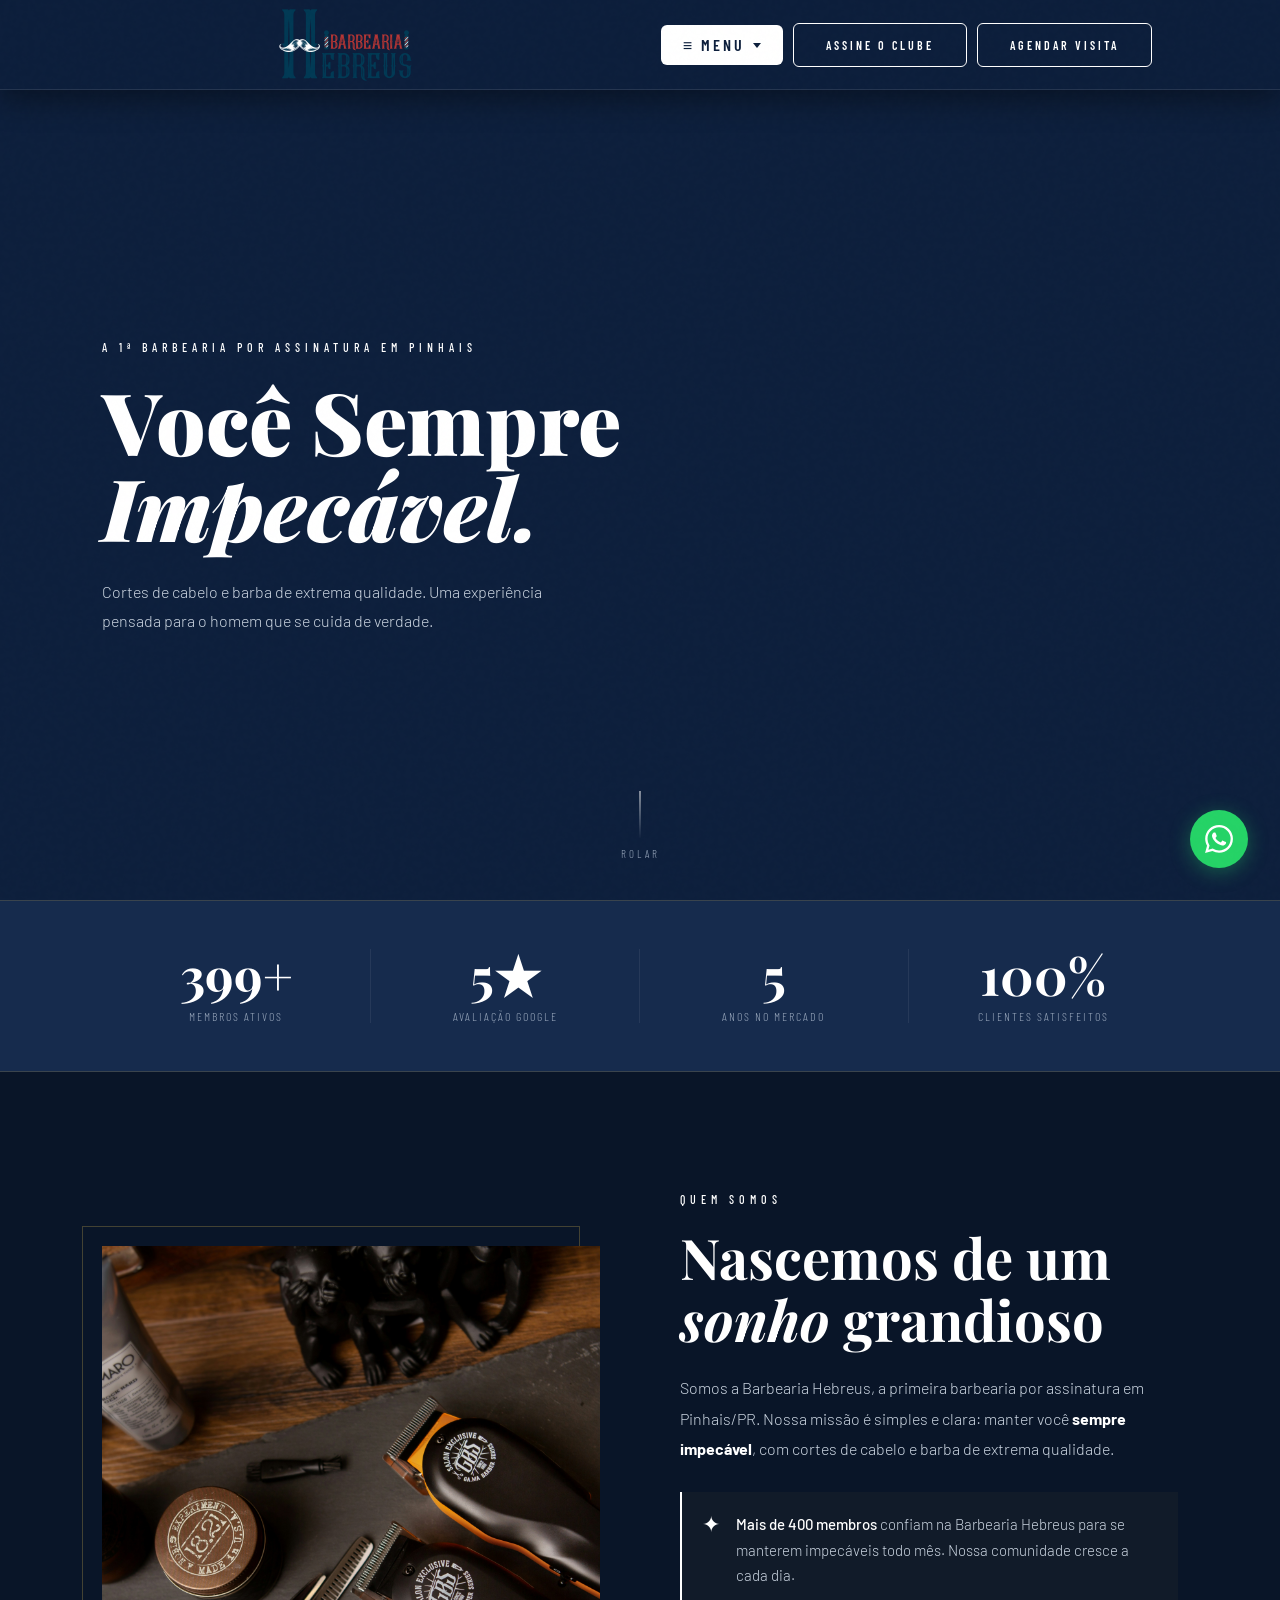
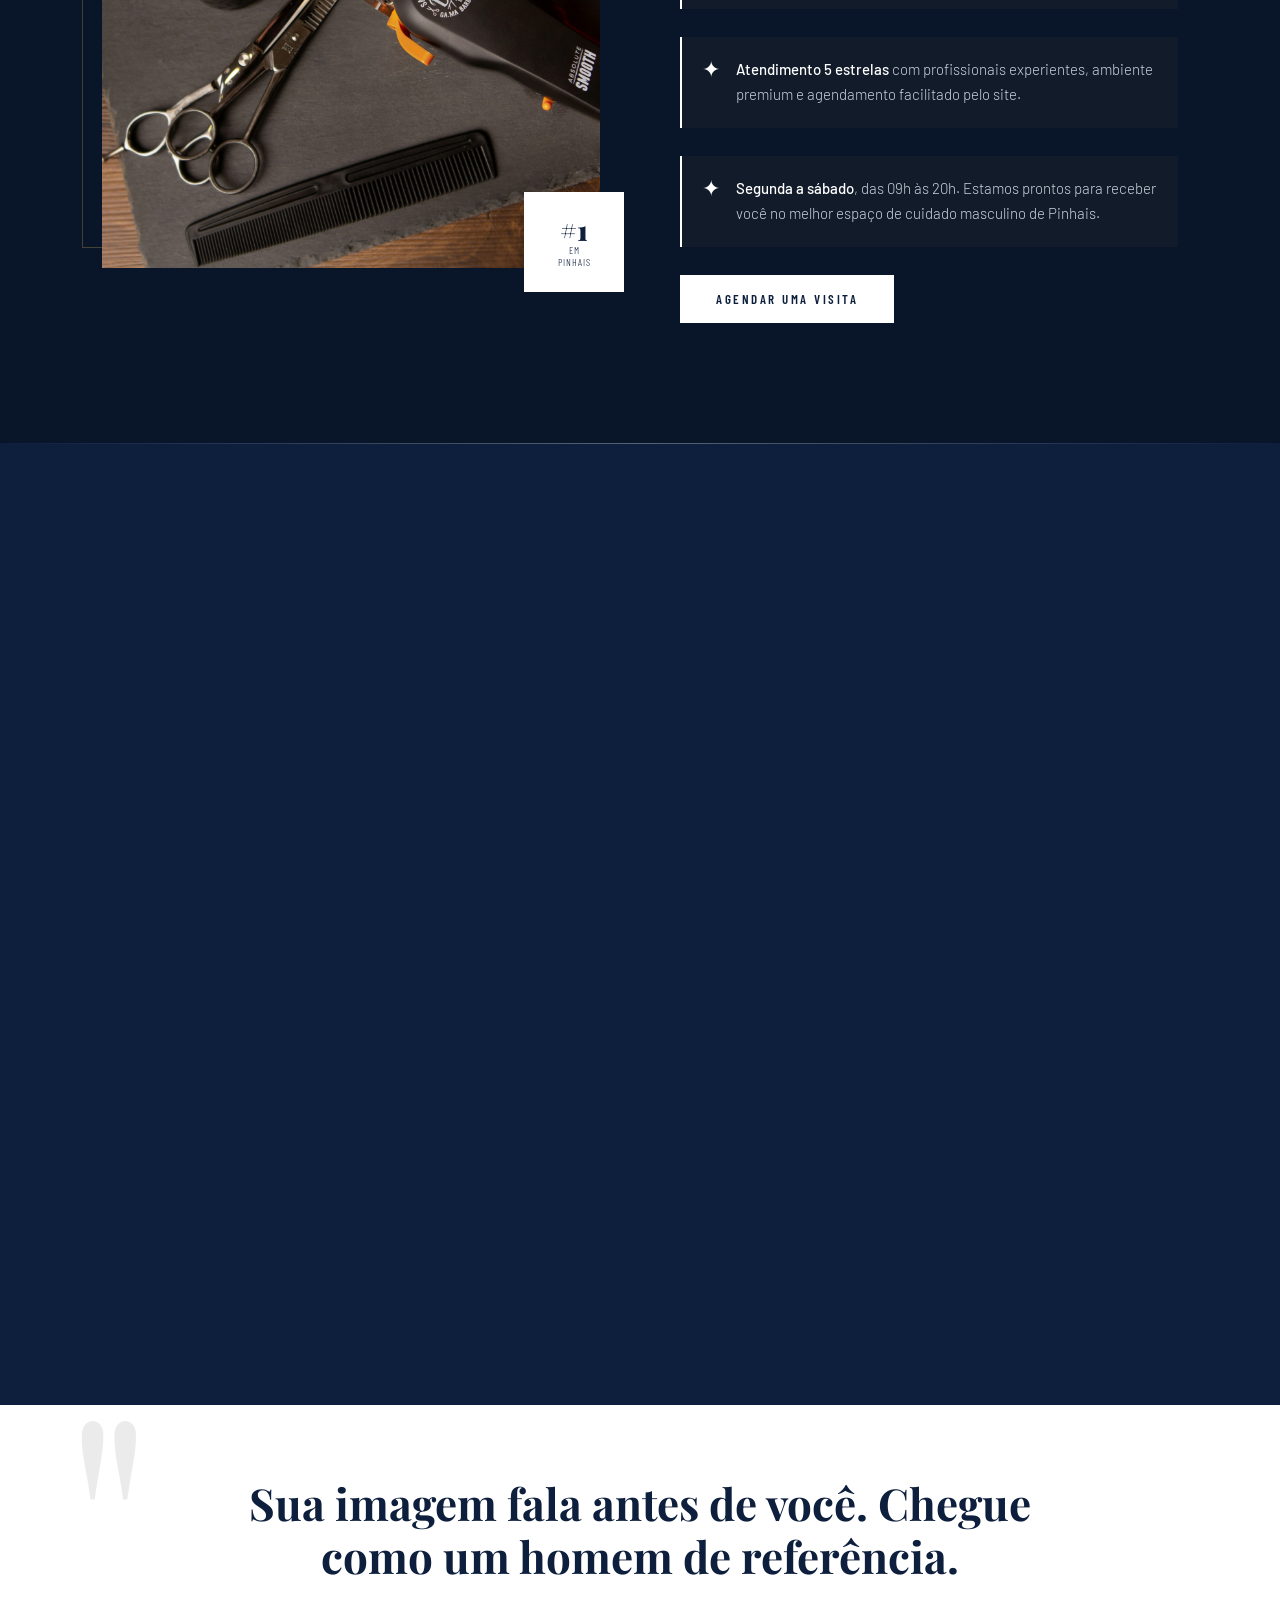
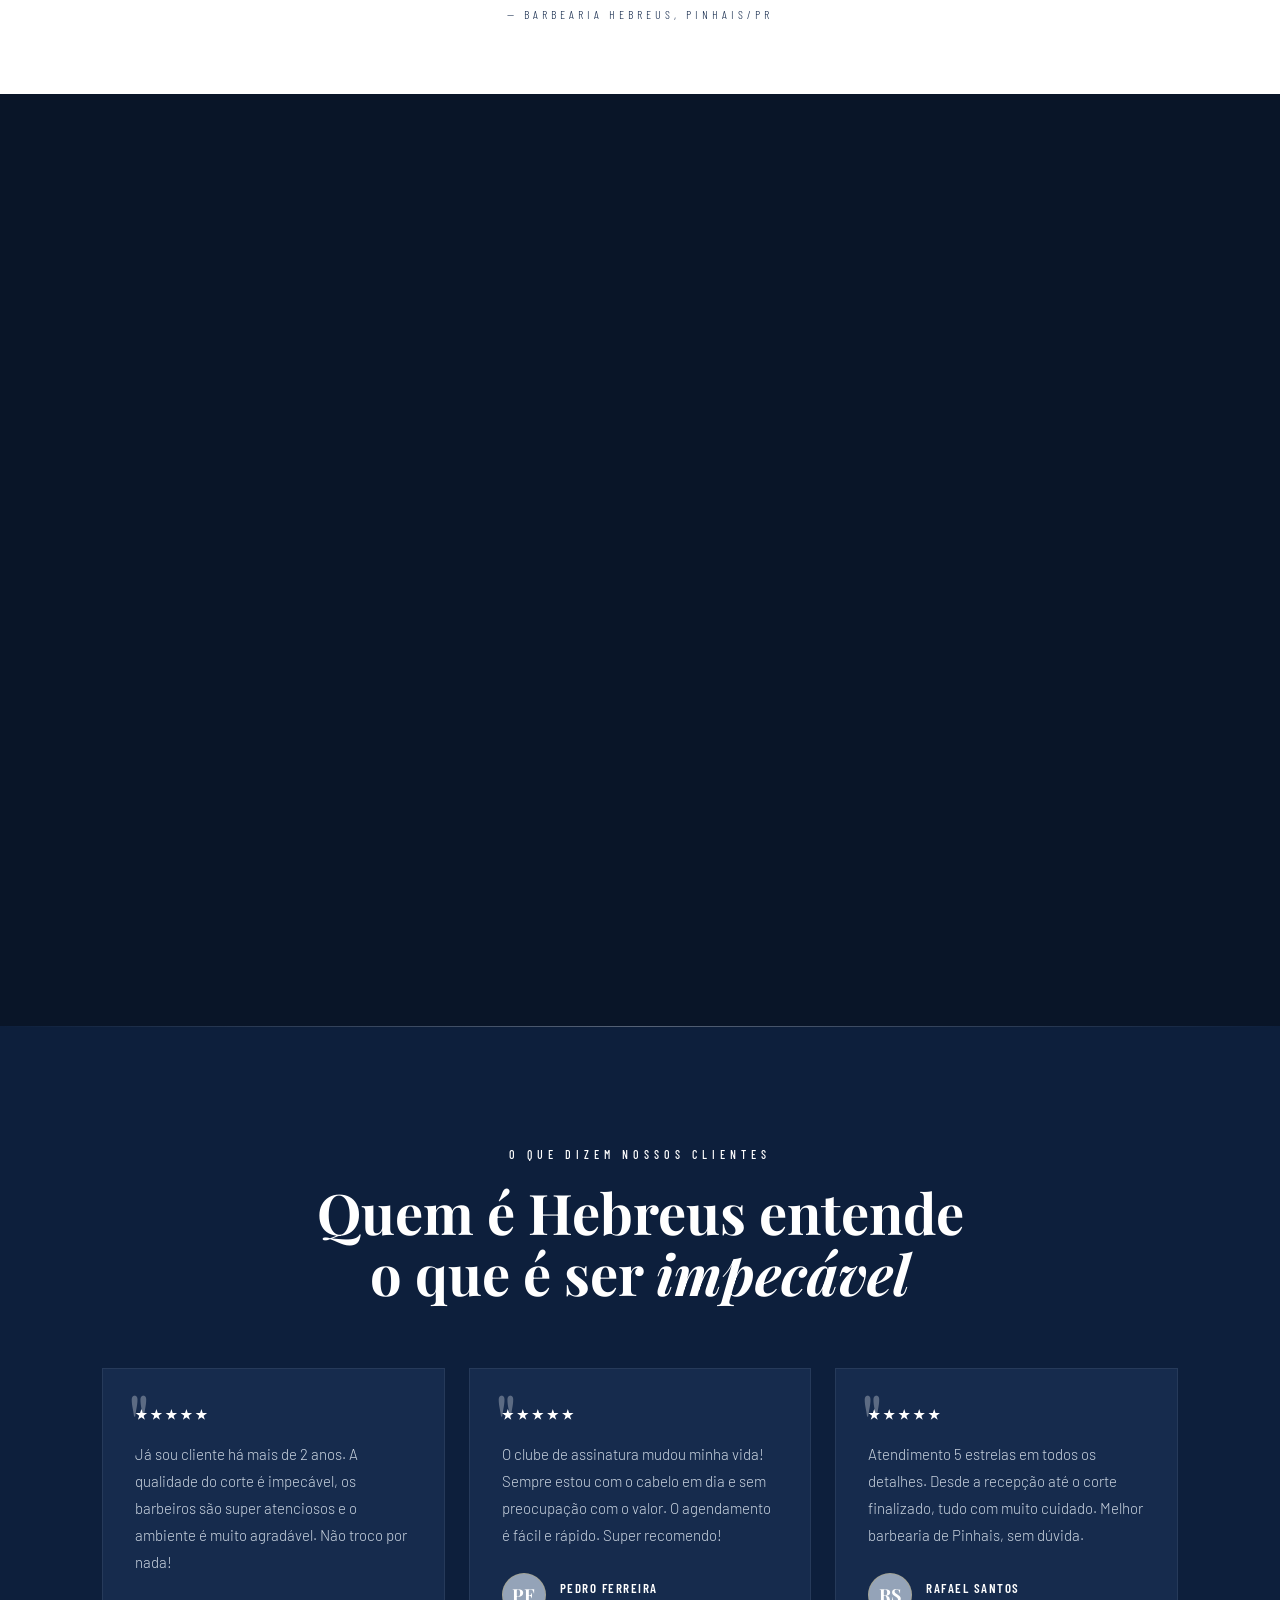
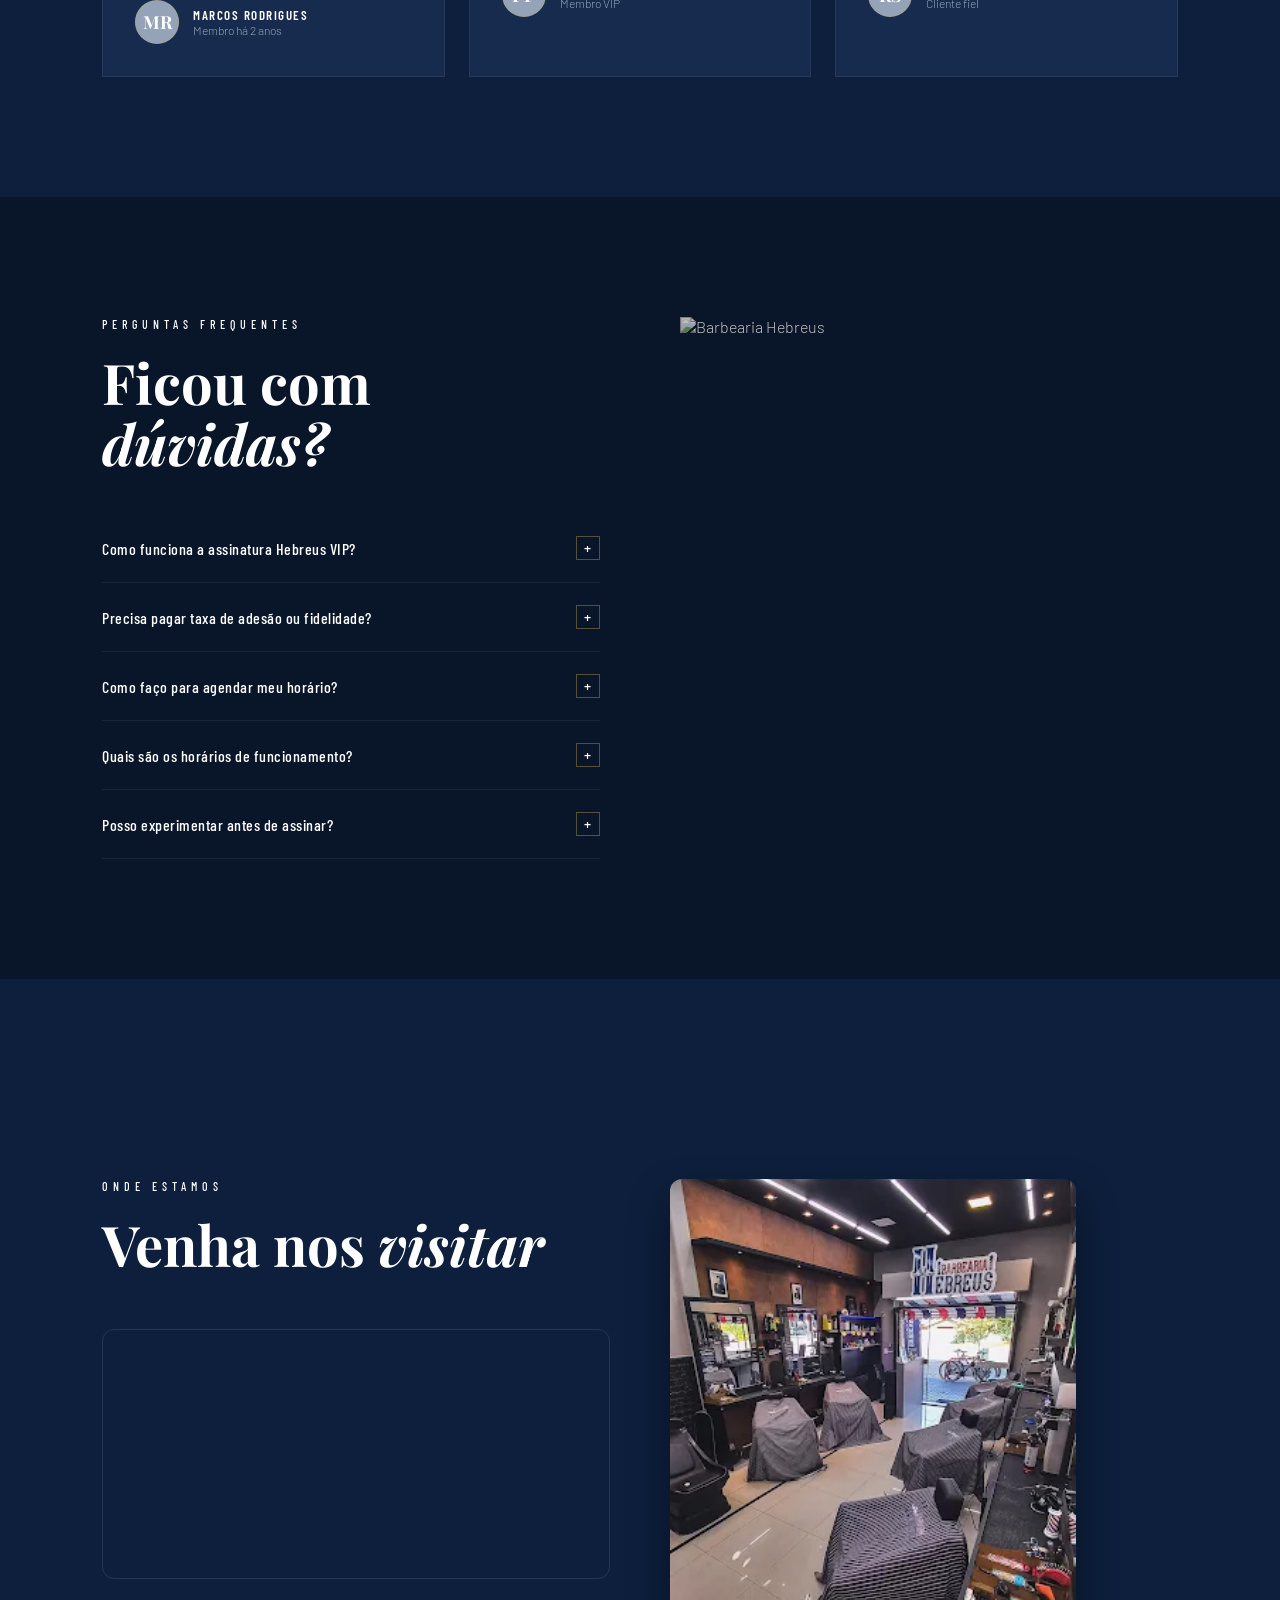
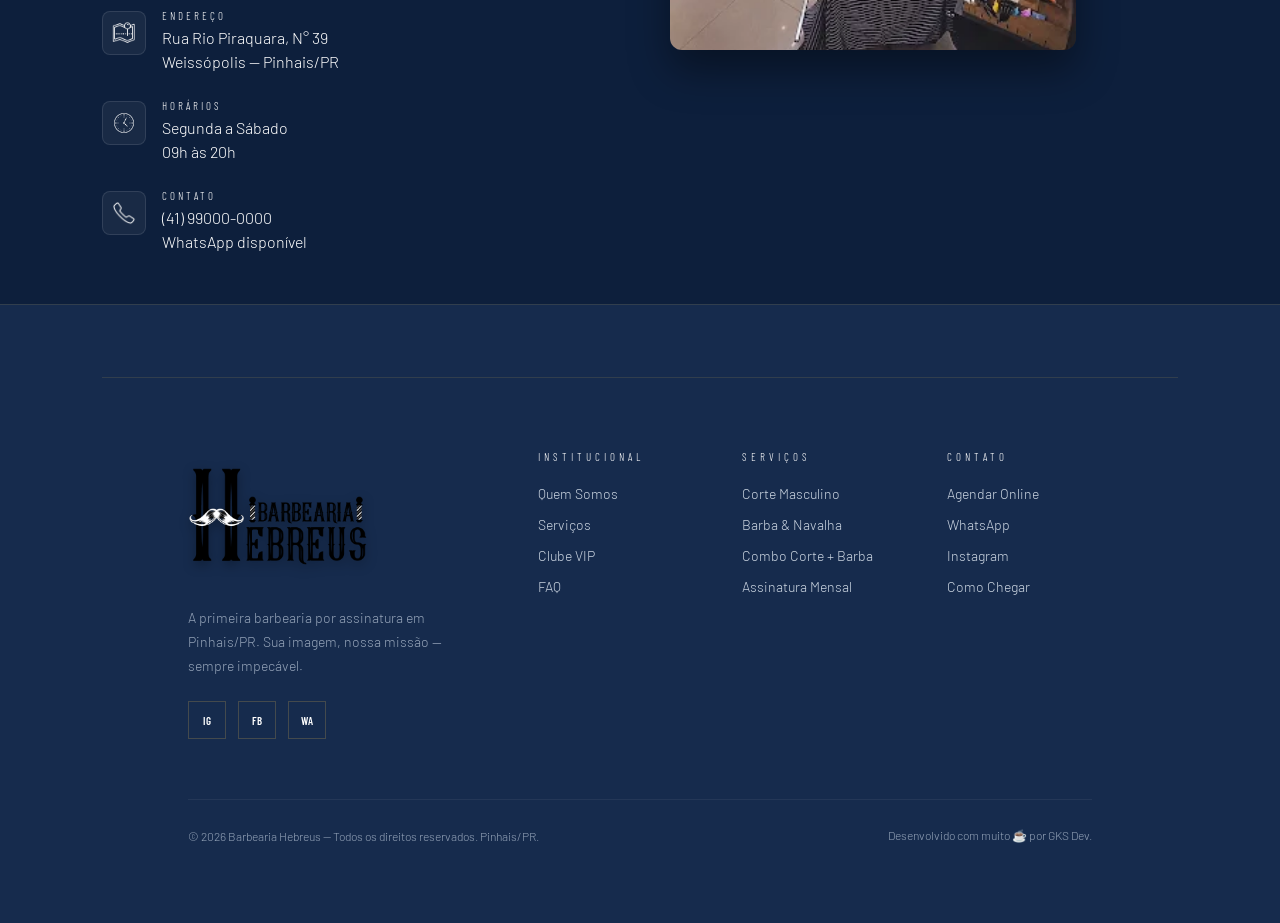
==== commit a751219f: "Add files via upload" ====
--- a/index.html
+++ b/index.html
@@ -101,7 +101,7 @@
   <div class="section-inner">
     <div class="about-grid">
       <div class="about-img-wrap reveal">
-        <img src="https://images.unsplash.com/photo-1621605815971-fbc98d665033?w=800&q=80" alt="Interior da Barbearia Hebreus">
+        <img src="img_hebreus/andrea-donato-MNu0n-3BIKs-unsplash.jpg" alt="Interior da Barbearia Hebreus">
         <div class="about-badge">
           <strong>#1</strong>
           <span>em<br>Pinhais</span>
@@ -145,7 +145,7 @@
     </div>
     <div class="services-grid">
       <div class="service-card reveal">
-                <img src="https://images.unsplash.com/photo-1605497788044-5a32c7078486?w=600&q=80" alt="Corte Premium">
+                <img src="img_hebreus/Corte premium.jpg" alt="Corte Premium">
         <div class="service-card-overlay">
           <span class="service-card-num">Serviço</span>
           <h3 class="service-card-title">Corte Masculino Premium</h3>
@@ -154,7 +154,7 @@
         </div>
       </div>
       <div class="service-card reveal" style="transition-delay:0.1s">
-        <img src="https://images.unsplash.com/photo-1503951914875-452162b0f3f1?w=600&q=80" alt="Barba & Navalha">
+        <img src="img_hebreus/Barba premium.jpg" alt="Barba & Navalha">
         <div class="service-card-overlay">
           <span class="service-card-num">Serviço</span>
           <h3 class="service-card-title">Barba & Navalha</h3>
@@ -163,7 +163,7 @@
         </div>
       </div>
       <div class="service-card reveal" style="transition-delay:0.2s">
-        <img src="https://images.unsplash.com/photo-1622286342621-4bd786c2447c?w=600&q=80" alt="Corte + Barba">
+        <img src="img_hebreus/Sobrancelha.jpg" alt="Corte + Barba">
         <div class="service-card-overlay">
           <span class="service-card-num">Serviço</span>
           <h3 class="service-card-title">Sobrancelha (Navalha)</h3>
@@ -322,7 +322,7 @@
         </div>
       </div>
       <div class="reveal">
-        <img src="https://images.unsplash.com/photo-1585747860715-2ba37e788b70?w=700&q=80" alt="Barbearia Hebreus" class="faq-img">
+        <img src="img_hebreus/Cadeira_barbearia.jpg" alt="Barbearia Hebreus" class="faq-img">
       </div>
     </div>
   </div>
@@ -351,7 +351,7 @@
           
           <div class="location-detail">
             <div class="location-icon">
-              <img src="/website_hebreus/img_hebreus/icons8-mapa-64.png" alt="Endereço">
+              <img src="img_hebreus/icons8-mapa-64.png" alt="Endereço">
             </div>
             <div class="location-detail-text">
               <p>Endereço</p>
@@ -361,7 +361,7 @@
 
           <div class="location-detail">
             <div class="location-icon">
-              <img src="/website_hebreus/img_hebreus/icons8-relógio-80.png" alt="Horários">
+              <img src="img_hebreus/icons8-relógio-80.png" alt="Horários">
             </div>
             <div class="location-detail-text">
               <p>Horários</p>
@@ -371,7 +371,7 @@
 
           <div class="location-detail">
             <div class="location-icon">
-              <img src="/website_hebreus/img_hebreus/icons8-telefone-50.png" alt="Contato">
+              <img src="img_hebreus/icons8-telefone-50.png" alt="Contato">
             </div>
             <div class="location-detail-text">
               <p>Contato</p>
@@ -381,7 +381,7 @@
         </div>
       </div> <div class="location-photo-column reveal">
         <div class="location-photo-container">
-          <img src="/website_hebreus/img_hebreus/Barb_Hebreus_Unidade.jpg" alt="Interior da Barbearia Hebreus" class="location-photo">
+          <img src="img_hebreus/Barb_Hebreus_Unidade.jpg" alt="Interior da Barbearia Hebreus" class="location-photo">
         </div>
       </div>
     </div>
--- a/style.css
+++ b/style.css
@@ -387,7 +387,7 @@
   /* Gradiente lateral restaurado, usando o Azul Marinho (rgba: 13, 31, 60) */
   background: 
     linear-gradient(105deg, rgba(13,31,60,1) 40%, rgba(13,31,60,0.3) 100%),
-    url('https://images.unsplash.com/photo-1599351431202-1e0f0137899a?w=1600&q=80') center/cover no-repeat;
+    url(img_hebreus/agustin-fernandez-1Pmp9uxK8X8-unsplash.jpg) center/cover no-repeat;
 }
 
 .hero-bg::after {
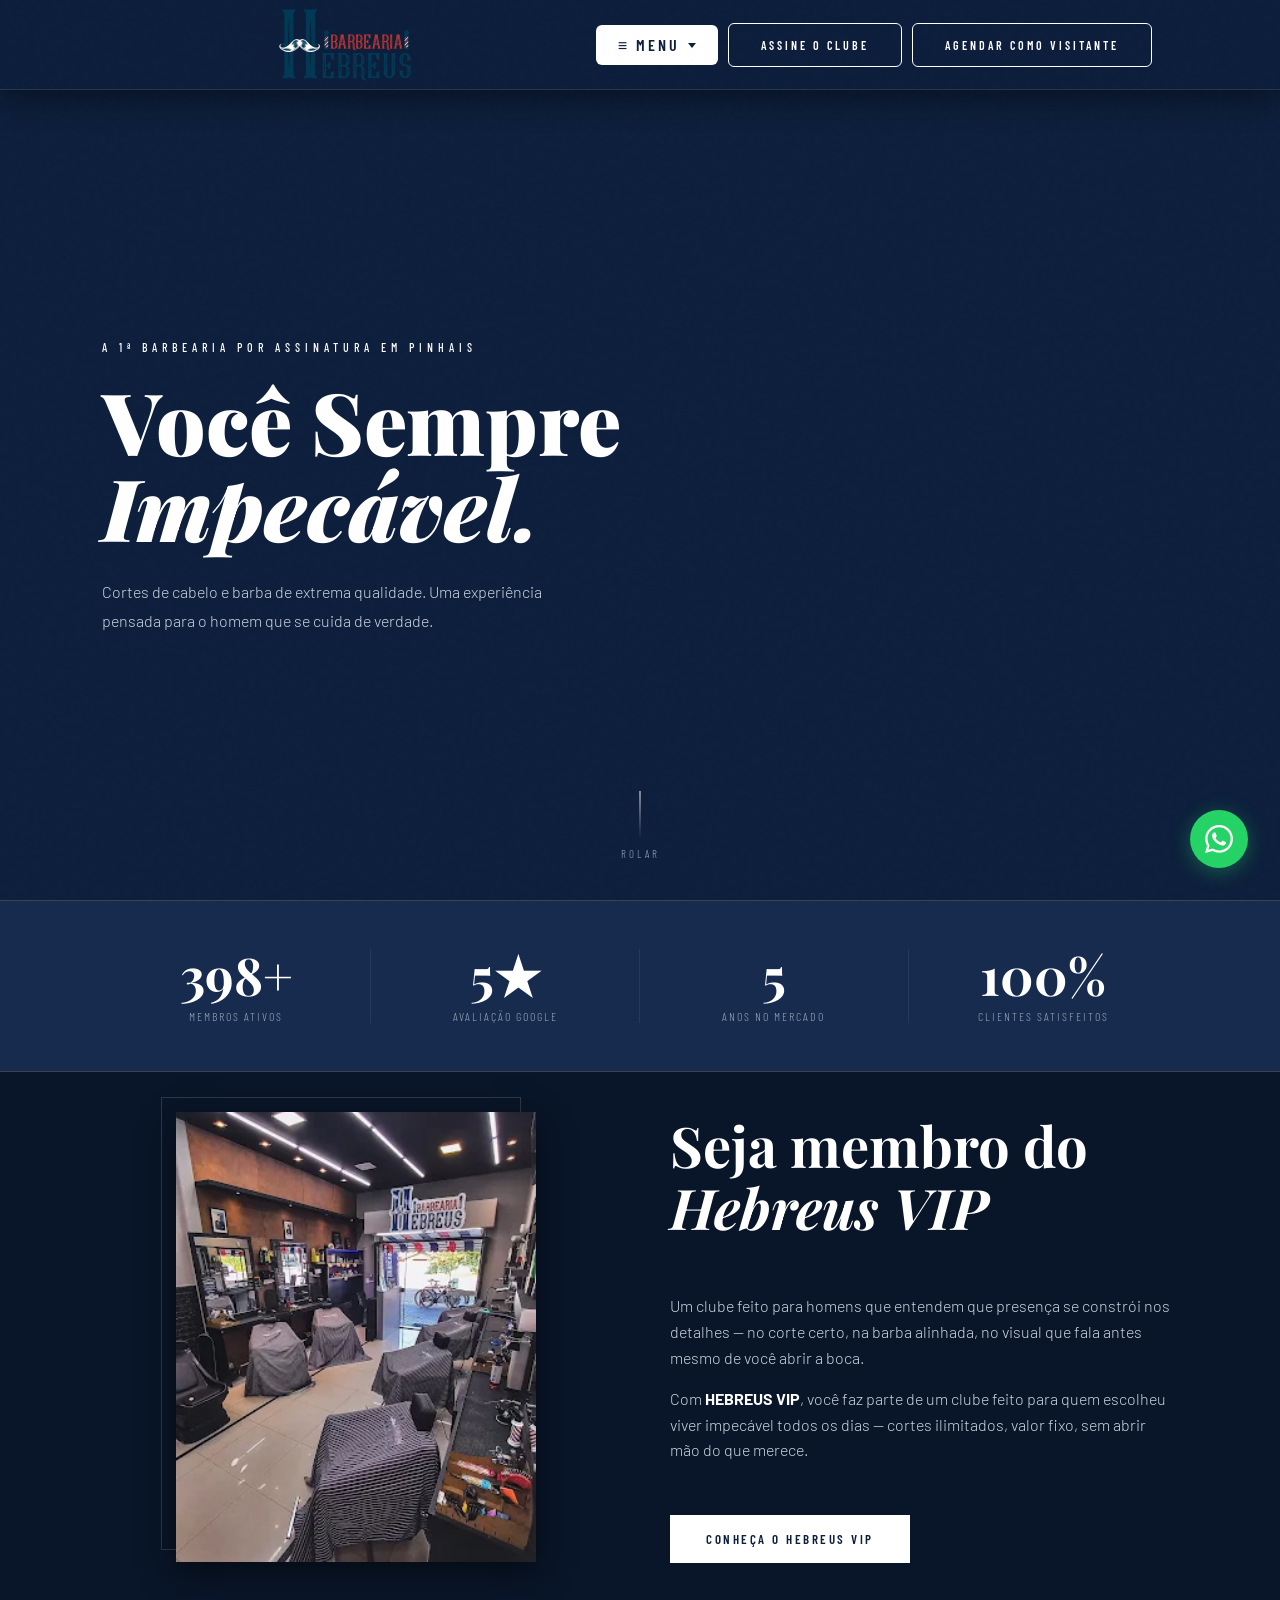
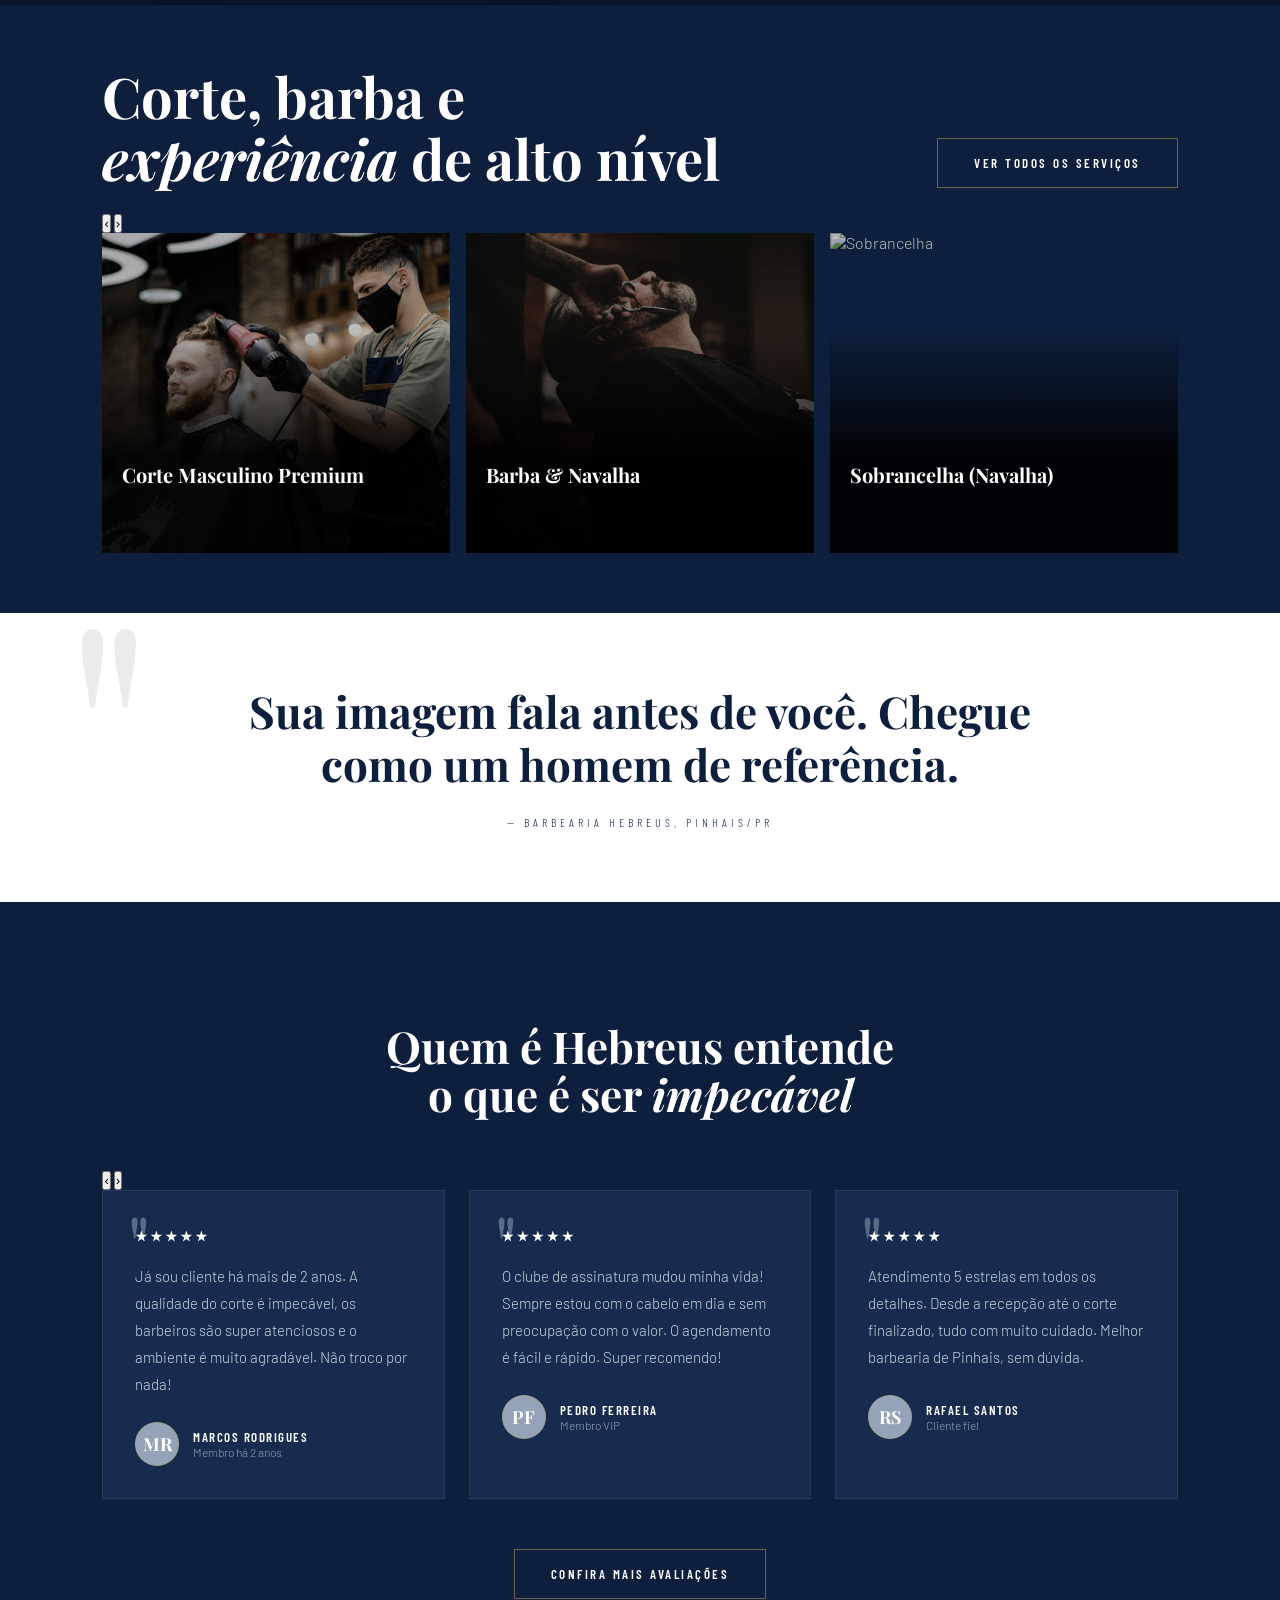
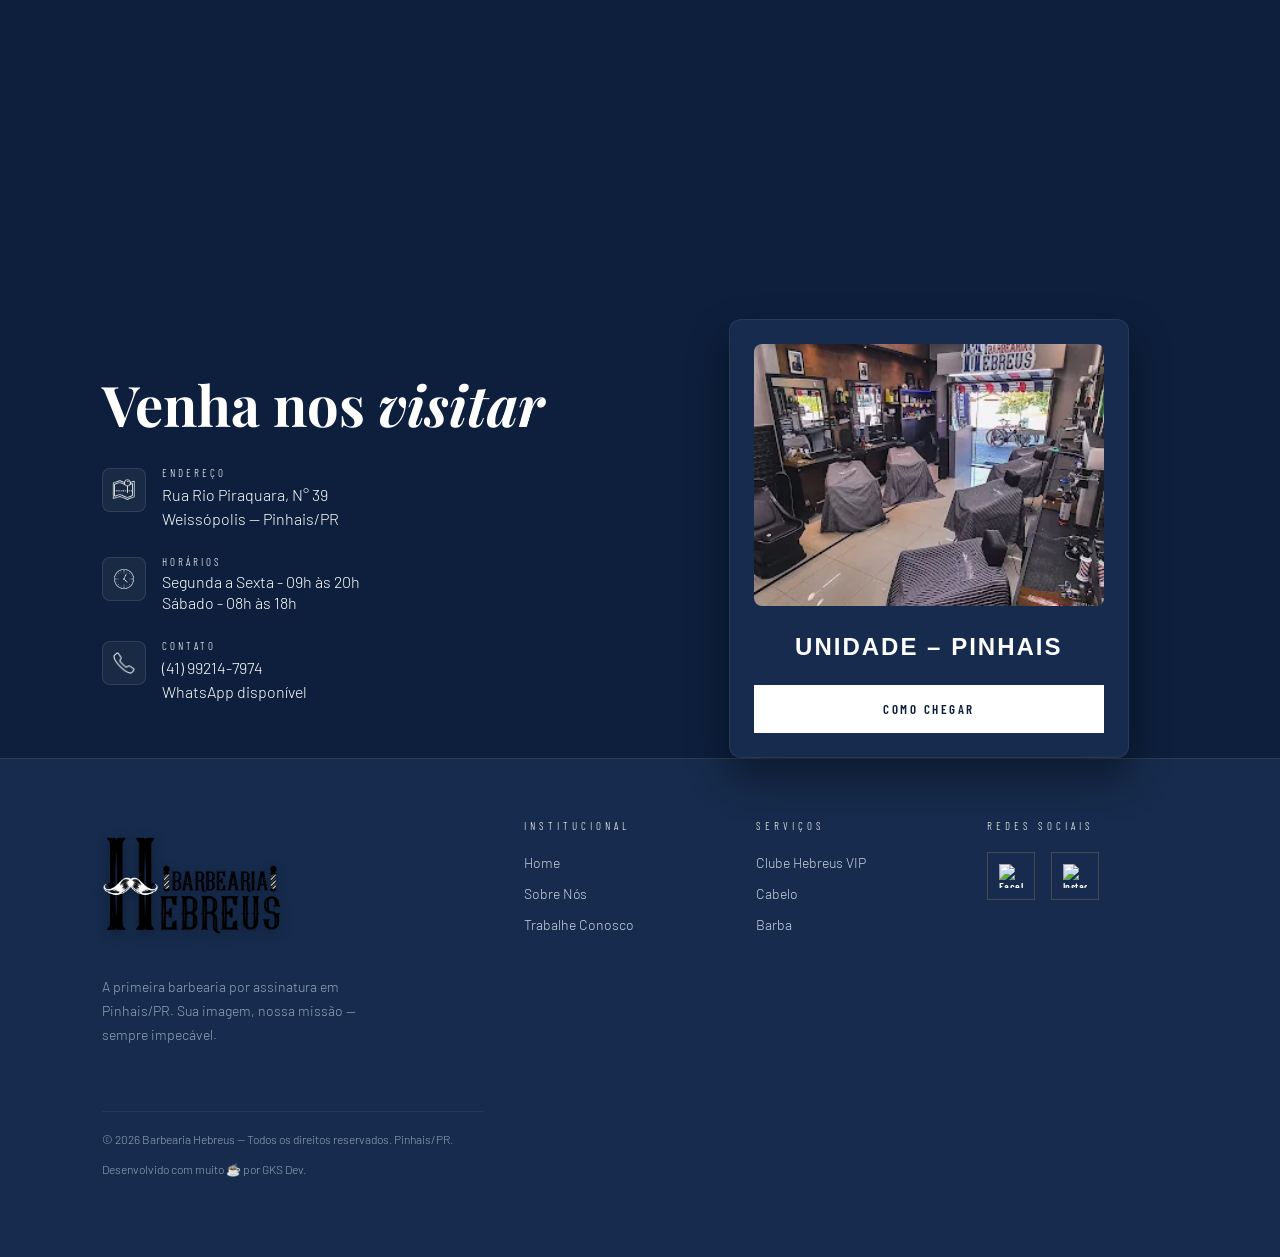
==== commit 2fcbce5c: "updt_index.html" ====
--- a/index.html
+++ b/index.html
@@ -17,27 +17,23 @@
 <a href="#" class="nav-logo">
   <img src="img_hebreus/LOGO COLOR 1.png" alt="Logo Barbearia Hebreus" class="logo-img">
 </a>
-  
+
+<!--Menu Suspenso-->  
   <ul class="nav-links">
     <li id="navServicos">
       <a href="#servicos" id="servicosToggle">≡ Menu <span class="nav-arrow"></span></a>
       <div class="nav-dropdown" id="servicosDropdown">
-        <a href="#servicos">Serviços</a>
-        <a href="#servicos">Hebreus VIP</a>
-        <a href="#servicos">Nossa Unidade</a>
-        <a href="#servicos">Cultura Hebreus</a>
-
+        <a href="servicos.html">Serviços</a>
+        <a href="hebreus_vip.html">Hebreus VIP</a>
+        <a href="sobre_nos.html">Sobre Nós</a>
+        <a href="trabalhe_conosco.html">Trabalhe Conosco</a>
       </div>
     </li>
     
-    <!-- Botão Agendar movido para o lado de Serviços -->
-    <li><a href="https://api.whatsapp.com/send?phone=5541990000000&text=Ola%2C%20quero%20agendar%20um%20horário%20na%20Barbearia%20Hebreus!" target="_blank" class="nav-cta">Assine o Clube</a></li>
-    <li><a href="https://api.whatsapp.com/send?phone=5541990000000&text=Ola%2C%20quero%20agendar%20um%20horário%20na%20Barbearia%20Hebreus!" target="_blank" class="nav-cta">Agendar Visita</a></li>
-    <!--<li><a href="#clube">Assine o Clube</a></li>-->
-    <!--<li><a href="#sobre">Sobre</a></li>-->
+    <li><a href="https://api.whatsapp.com/send?phone=5541992147974&text=Olá%2C%20quero%20assinar%20o%20clube%20Hebreus%20VIP!" target="_blank" class="nav-cta">Assine o Clube</a></li>
+    <li><a href="https://api.whatsapp.com/send?phone=5541992147974&text=Olá%2C%20quero%20agendar%20um%20horário%20na%20Barbearia!" target="_blank" class="nav-cta">Agendar como visitante</a></li>
   </ul>
   
-  <!-- O botão hamburger do mobile continua aqui -->
   <button class="hamburger" id="hamburger" aria-label="Menu">
     <span></span><span></span><span></span>
   </button>
@@ -45,17 +41,16 @@
 
 <!-- MOBILE MENU -->
 <div class="mobile-menu" id="mobileMenu">
-  <!-- Item "Início" removido daqui também -->
-  <a href="#servicos" class="mobile-link">Corte Masculino</a>
-  <a href="#servicos" class="mobile-link">Barba &amp; Navalha</a>
-  <a href="#servicos" class="mobile-link">Sobrancelha</a>
-  <a href="#servicos" class="mobile-link">Limpeza de Pele</a>
-  <a href="#clube" class="mobile-link">Clube VIP</a>
-  <a href="#sobre" class="mobile-link">Sobre</a>
-  <a href="https://cashbarber.com.br/Hebreusvip" target="_blank" class="nav-cta">Agendar</a>
+  <a href="servicos.html" class="mobile-link">Serviços</a>
+  <a href="hebreus_vip.html" class="mobile-link">Hebreus VIP</a>
+  <a href="sobre_nos.html" class="mobile-link">Sobre Nós</a>
+  <a href="trabalhe_conosco.html" class="mobile-link">Trabalhe Conosco</a>
+  <div class="mobile-menu-divider"></div>
+  <a href="https://api.whatsapp.com/send?phone=5541992147974&text=Olá%2C%20quero%20assinar%20o%20clube%20Hebreus%20VIP!" target="_blank" class="mobile-link mobile-link-cta">Assine o Clube</a>
+  <a href="https://api.whatsapp.com/send?phone=5541992147974&text=Ola%2C%20quero%20agendar%20um%20horário%20na%20Barbearia%20Hebreus!" target="_blank" class="mobile-link mobile-link-cta">Agendar como visitante</a>
 </div>
 
-<!-- HERO -->
+<!-- SLIDE 1: HERO -->
 <section class="hero">
   <div class="hero-bg"></div>
   <div class="hero-content">
@@ -65,10 +60,6 @@
       <em>Impecável.</em>
     </h1>
     <p class="hero-sub">Cortes de cabelo e barba de extrema qualidade. Uma experiência pensada para o homem que se cuida de verdade.</p>
-    <div class="hero-btns">
-      <!--<a href="https://cashbarber.com.br/Hebreusvip" target="_blank" class="btn-primary">Agendar Horário</a>-->
-      <!--<a href="#clube" class="btn-outline">Conheça o Clube VIP</a>-->
-    </div>
   </div>
   <div class="hero-scroll">
     <div class="scroll-line"></div>
@@ -76,10 +67,10 @@
   </div>
 </section>
 
-<!-- NUMBERS -->
+ <!-- FAIXA DE NÚMEROS / PROVA SOCIAL -->
 <div class="numbers-strip">
   <div class="number-item reveal">
-    <div class="number-val">+400</div>
+    <div class="number-val">400+</div>
     <div class="number-label">Membros Ativos</div>
   </div>
   <div class="number-item reveal" style="transition-delay:0.1s">
@@ -87,7 +78,7 @@
     <div class="number-label">Avaliação Google</div>
   </div>
   <div class="number-item reveal" style="transition-delay:0.2s">
-    <div class="number-val">+6</div>
+    <div class="number-val">6</div>
     <div class="number-label">Anos no Mercado</div>
   </div>
   <div class="number-item reveal" style="transition-delay:0.3s">
@@ -96,164 +87,112 @@
   </div>
 </div>
 
-<!-- SOBRE -->
-<section id="sobre">
-  <div class="section-inner">
-    <div class="about-grid">
-      <div class="about-img-wrap reveal">
-        <img src="img_hebreus/andrea-donato-MNu0n-3BIKs-unsplash.jpg" alt="Interior da Barbearia Hebreus">
-        <div class="about-badge">
-          <strong>#1</strong>
-          <span>em<br>Pinhais</span>
-        </div>
-      </div>
-      <div class="about-text reveal" style="transition-delay:0.15s">
-        <div>
-          <span class="eyebrow">Quem Somos</span>
-          <h2 class="section-title">Nascemos de um <em>sonho</em> grandioso</h2>
-          <p class="section-body">Somos a Barbearia Hebreus, a primeira barbearia por assinatura em Pinhais/PR. Nossa missão é simples e clara: manter você <strong style="color:var(--white)">sempre impecável</strong>, com cortes de cabelo e barba de extrema qualidade.</p>
-        </div>
-        <div class="about-detail">
-          <div class="about-detail-icon">✦</div>
-          <p><strong>Mais de 400 membros</strong> confiam na Barbearia Hebreus para se manterem impecáveis todo mês. Nossa comunidade cresce a cada dia.</p>
-        </div>
-        <div class="about-detail">
-          <div class="about-detail-icon">✦</div>
-          <p><strong>Atendimento 5 estrelas</strong> com profissionais experientes, ambiente premium e agendamento facilitado pelo site.</p>
-        </div>
-        <div class="about-detail">
-          <div class="about-detail-icon">✦</div>
-          <p><strong>Segunda a sábado</strong>, das 09h às 20h. Estamos prontos para receber você no melhor espaço de cuidado masculino de Pinhais.</p>
-        </div>
-        <a href="https://cashbarber.com.br/Hebreusvip" target="_blank" class="btn-primary" style="align-self:flex-start">Agendar uma Visita</a>
-      </div>
-    </div>
-  </div>
-</section>
-
-<div class="gold-divider"></div>
-
-<!-- SERVIÇOS -->
+<!-- SLIDE 2: CLUBE VIP (NOVO LAYOUT) -->
+<section id="clube">
+  <div class="section-inner" style="height: 100%; display: flex; align-items: center; padding-top: 40px; padding-bottom: 40px;">
+    
+    <div class="clube-content-grid" style="display: grid; grid-template-columns: 1fr 1fr; gap: 60px; align-items: center; width: 100%;">
+      
+      <!-- Lado Esquerdo: Imagem com Borda Deslocada (Offset) -->
+      <div class="clube-img-wrap reveal" style="position: relative; margin: 0 auto; width: 100%; max-width: 360px;">
+        <!-- Borda fina deslocada para cima e para a esquerda -->
+        <div style="position: absolute; top: -15px; left: -15px; width: 100%; height: 100%; border: 1px solid rgba(255,255,255,0.15); z-index: 0;"></div>
+        
+        <!-- Imagem -->
+        <img src="img_hebreus/Barb_Hebreus_Unidade.jpg" alt="Hebreus VIP" style="position: relative; z-index: 1; width: 100%; aspect-ratio: 4/5; object-fit: cover; box-shadow: 0 10px 30px rgba(0,0,0,0.5);">
+      </div>
+
+      <!-- Lado Direito: Textos e Copy de Vendas -->
+      <div class="clube-text reveal" style="transition-delay:0.2s; display: flex; flex-direction: column; justify-content: center;">
+        
+        <div style="margin-bottom: 24px;">
+          <h2 class="section-title" style="margin-bottom: 0;">Seja membro do <em>Hebreus VIP</em></h2>
+        </div>
+        
+        <div style="display:flex; flex-direction:column; gap:16px;">
+          <p class="section-body" style="margin: 0; line-height: 1.6;">Um clube feito para homens que entendem que presença se constrói nos detalhes — no corte certo, na barba alinhada, no visual que fala antes mesmo de você abrir a boca.</p>
+          
+          <p class="section-body" style="margin: 0; line-height: 1.6;">Com <strong style="color:var(--white)">HEBREUS VIP</strong>, você faz parte de um clube feito para quem escolheu viver impecável todos os dias — cortes ilimitados, valor fixo, sem abrir mão do que merece.</p>
+        </div>
+
+        <!-- Botão mais próximo do texto -->
+        <a href="hebreus_vip.html" class="btn-primary" style="align-self:flex-start; margin-top: 20px;">Conheça o Hebreus VIP</a>
+      </div>
+
+    </div>
+  </div>
+</section>
+
+
+<!-- SLIDE 3: SERVIÇOS -->
 <section id="servicos">
-  <div class="section-inner">
-    <div class="services-header">
+  <!-- Diminui o padding vertical da section-inner para ganhar mais espaço útil na tela -->
+  <div class="section-inner" style="padding-top: 60px; padding-bottom: 60px;">
+    
+    <!-- Reduz a margem inferior de 40px para 24px -->
+    <div class="services-header" style="margin-bottom: 24px;">
       <div class="reveal">
-        <span class="eyebrow">O que oferecemos</span>
-        <h2 class="section-title">Corte, barba e<br><em>experiência</em> de alto nível</h2>
-      </div>
-      <a href="https://cashbarber.com.br/Hebreusvip" target="_blank" class="btn-outline reveal" style="white-space:nowrap;flex-shrink:0">Ver Todos os Serviços</a>
-    </div>
-    <div class="services-grid">
-      <div class="service-card reveal">
-                <img src="img_hebreus/Corte premium.jpg" alt="Corte Premium">
-        <div class="service-card-overlay">
-          <span class="service-card-num">Serviço</span>
-          <h3 class="service-card-title">Corte Masculino Premium</h3>
-          <p class="service-card-desc">Cortes modernos ou clássicos, executados com precisão por barbeiros experientes.</p>
-          <!--<span class="service-card-price">A partir de R$ 45</span>-->
-        </div>
-      </div>
-      <div class="service-card reveal" style="transition-delay:0.1s">
-        <img src="img_hebreus/Barba premium.jpg" alt="Barba & Navalha">
-        <div class="service-card-overlay">
-          <span class="service-card-num">Serviço</span>
-          <h3 class="service-card-title">Barba & Navalha</h3>
-          <p class="service-card-desc">Ritual completo de barba com toalha quente, navalha e produtos premium.</p>
-          <!--<span class="service-card-price">A partir de R$ 35</span>-->
-        </div>
-      </div>
-      <div class="service-card reveal" style="transition-delay:0.2s">
-        <img src="img_hebreus/Sobrancelha.jpg" alt="Corte + Barba">
-        <div class="service-card-overlay">
-          <span class="service-card-num">Serviço</span>
-          <h3 class="service-card-title">Sobrancelha (Navalha)</h3>
-          <p class="service-card-desc">Pequeno detalhe, grande impacto. Remoção de excessos com navalha ou cera, garantindo um olhar limpo e alinhado.</p>
-          <!--<span class="service-card-price">A partir de R$ 70</span>-->
-        </div>
-      </div>
-    </div>
-  </div>
-</section>
-
-<!-- QUOTE BANNER -->
-<div class="quote-banner">
+        <!-- Texto "O que oferecemos" foi removido daqui -->
+        <h2 class="section-title" style="margin-bottom: 0;">Corte, barba e<br><em>experiência</em> de alto nível</h2>
+      </div>
+      <a href="servicos.html" class="btn-outline reveal" style="white-space:nowrap;flex-shrink:0">Ver Todos os Serviços</a>
+    </div>
+    
+    <div class="carousel-wrapper" id="carouselServicos">
+      <button class="carousel-btn carousel-btn-prev" aria-label="Anterior">&#8249;</button>
+      <button class="carousel-btn carousel-btn-next" aria-label="Próximo">&#8250;</button>
+      <div class="services-grid carousel-track" style="gap: 16px;">
+      <!-- CARD 1 -->
+      <div class="service-card reveal" style="height: 320px;"> <!-- Altura fixa reduzida para o card -->
+        <img src="img_hebreus/Corte premium.jpg" alt="Corte Premium" style="height: 100%; object-fit: cover;">
+        <div class="service-card-overlay" style="padding: 24px 20px;"> <!-- Padding interno reduzido -->
+          <span class="service-card-num" style="margin-bottom: 4px;">Serviço</span>
+          <h3 class="service-card-title" style="font-size: 20px; margin-bottom: 6px;">Corte Masculino Premium</h3> <!-- Fonte do título ligeiramente menor -->
+          <p class="service-card-desc" style="font-size: 13px; line-height: 1.4;">Cortes modernos ou clássicos, executados com precisão por barbeiros experientes.</p>
+        </div>
+      </div>
+      
+      <!-- CARD 2 -->
+      <div class="service-card reveal" style="transition-delay:0.1s; height: 320px;">
+        <img src="img_hebreus/Barba premium.jpg" alt="Barba & Navalha" style="height: 100%; object-fit: cover;">
+        <div class="service-card-overlay" style="padding: 24px 20px;">
+          <span class="service-card-num" style="margin-bottom: 4px;">Serviço</span>
+          <h3 class="service-card-title" style="font-size: 20px; margin-bottom: 6px;">Barba & Navalha</h3>
+          <p class="service-card-desc" style="font-size: 13px; line-height: 1.4;">Ritual completo de barba com toalha quente, navalha e produtos premium.</p>
+        </div>
+      </div>
+      
+      <!-- CARD 3 -->
+      <div class="service-card reveal" style="transition-delay:0.2s; height: 320px;">
+        <img src="img_hebreus/Sobrancelha.jpg" alt="Sobrancelha">
+        <div class="service-card-overlay" style="padding: 24px 20px;">
+          <span class="service-card-num" style="margin-bottom: 4px;">Serviço</span>
+          <h3 class="service-card-title" style="font-size: 20px; margin-bottom: 6px;">Sobrancelha (Navalha)</h3>
+          <p class="service-card-desc" style="font-size: 13px; line-height: 1.4;">Pequeno detalhe, grande impacto. Remoção de excessos com navalha, garantindo um olhar alinhado.</p>
+        </div>
+      </div>
+    </div><!-- fim .services-grid -->
+    </div><!-- fim #carouselServicos -->
+    
+  </div>
+</section>
+<div class="quote-banner reveal">
   <p class="quote-text">Sua imagem fala antes de você. Chegue como um homem de referência.</p>
   <span class="quote-author">— Barbearia Hebreus, Pinhais/PR</span>
 </div>
 
-<!-- CLUBE -->
-<section id="clube">
-  <div class="clube-inner">
-    <div class="clube-text reveal">
-      <div>
-        <span class="eyebrow">Assinatura Mensal</span>
-        <h2 class="section-title">Seja membro do <em>Hebreus VIP</em></h2>
-        <p class="section-body">Corte o cabelo quantas vezes quiser, todo mês, com prioridade no agendamento e preço fixo. Sem fidelidade, sem burocracia — você continua por escolha.</p>
-      </div>
-      <div style="display:flex;flex-direction:column;gap:16px">
-        <div class="about-detail">
-          <div class="about-detail-icon">✦</div>
-          <p><strong>Agendamento facilitado</strong> pelo site ou WhatsApp. Sem fila, sem espera.</p>
-        </div>
-        <div class="about-detail">
-          <div class="about-detail-icon">✦</div>
-          <p><strong>Sem taxa de adesão</strong> e sem contrato mínimo de fidelidade.</p>
-        </div>
-        <div class="about-detail">
-          <div class="about-detail-icon">✦</div>
-          <p><strong>Produtos premium</strong> utilizados em todos os atendimentos, incluídos no plano.</p>
-        </div>
-      </div>
-      <a href="https://api.whatsapp.com/send?phone=5541990000000&text=Ola%2C%20quero%20saber%20mais%20sobre%20o%20Hebreus%20VIP!" target="_blank" class="btn-primary" style="align-self:flex-start">Quero Ser Membro</a>
-    </div>
-    <div class="plans-grid reveal" style="transition-delay:0.2s">
-      <div class="plan-card featured">
-        <div class="plan-badge">Mais Popular</div>
-        <div class="plan-name">Hebreus VIP — Ilimitado</div>
-        <div class="plan-price">R$ 74,90 <span>/ mês</span></div>
-        <p class="plan-desc">Corte ilimitado todo mês, sem restrições. Ideal para quem preza pelo visual sempre em dia.</p>
-        <ul class="plan-features">
-          <li>Cortes ilimitados no mês</li>
-          <li>Agendamento com prioridade</li>
-          <li>Produtos premium incluídos</li>
-          <li>Sem taxa de adesão</li>
-          <li>Cancele quando quiser</li>
-        </ul>
-      </div>
-      <div class="plan-card">
-        <div class="plan-name">Plano Básico</div>
-        <div class="plan-price">R$ 49,90 <span>/ mês</span></div>
-        <p class="plan-desc">2 cortes por mês com toda a qualidade e atenção da Barbearia Hebreus.</p>
-        <ul class="plan-features">
-          <li>2 cortes por mês</li>
-          <li>Agendamento online</li>
-          <li>Sem fidelidade</li>
-        </ul>
-      </div>
-      <div class="plan-card">
-        <div class="plan-name">Plano Barba</div>
-        <div class="plan-price">R$ 59,90 <span>/ mês</span></div>
-        <p class="plan-desc">Barba e acabamento ilimitados para você manter o visual polido o mês todo.</p>
-        <ul class="plan-features">
-          <li>Barba ilimitada no mês</li>
-          <li>Agendamento prioritário</li>
-          <li>Sem taxa de entrada</li>
-        </ul>
-      </div>
-    </div>
-  </div>
-</section>
-
-<div class="gold-divider"></div>
-
-<!-- DEPOIMENTOS -->
+<!-- SLIDE 4: DEPOIMENTOS -->
 <section id="depoimentos">
   <div class="section-inner">
-    <div class="reveal" style="text-align:center;margin-bottom:16px">
-      <span class="eyebrow" style="display:block;text-align:center">O que dizem nossos clientes</span>
-      <h2 class="section-title" style="text-align:center">Quem é Hebreus entende<br>o que é ser <em>impecável</em></h2>
-    </div>
-    <div class="testimonials-grid">
+    <div class="reveal" style="text-align:center;margin-bottom:50px">
+      <!-- Título menor conforme solicitado -->
+      <h2 class="section-title" style="text-align:center; font-size: clamp(28px, 4vw, 44px);">Quem é Hebreus entende<br>o que é ser <em>impecável</em></h2>
+    </div>
+    
+    <div class="carousel-wrapper" id="carouselDepoimentos">
+      <button class="carousel-btn carousel-btn-prev" aria-label="Anterior">&#8249;</button>
+      <button class="carousel-btn carousel-btn-next" aria-label="Próximo">&#8250;</button>
+      <div class="testimonials-grid carousel-track" style="margin-top: 0;">
       <div class="testimonial-card reveal">
         <div class="stars"><div class="star"></div><div class="star"></div><div class="star"></div><div class="star"></div><div class="star"></div></div>
         <p class="testimonial-text">Já sou cliente há mais de 2 anos. A qualidade do corte é impecável, os barbeiros são super atenciosos e o ambiente é muito agradável. Não troco por nada!</p>
@@ -287,68 +226,33 @@
           </div>
         </div>
       </div>
-    </div>
-  </div>
-</section>
-
-<!-- FAQ -->
-<section id="faq">
-  <div class="section-inner">
-    <div class="faq-grid">
-      <div>
-        <span class="eyebrow">Perguntas Frequentes</span>
-        <h2 class="section-title" style="margin-bottom:40px">Ficou com <em>dúvidas?</em></h2>
-        <div class="faq-list">
-          <div class="faq-item">
-            <div class="faq-q">Como funciona a assinatura Hebreus VIP? <span class="faq-icon">+</span></div>
-            <div class="faq-a">O Hebreus VIP é o plano de assinatura mensal da Barbearia Hebreus. Com o plano ilimitado, você pode cortar o cabelo quantas vezes quiser no mês, com agendamento prioritário pelo site ou WhatsApp.</div>
-          </div>
-          <div class="faq-item">
-            <div class="faq-q">Precisa pagar taxa de adesão ou fidelidade? <span class="faq-icon">+</span></div>
-            <div class="faq-a">Não! Nenhuma taxa de adesão, nenhum contrato de fidelidade. Você entra e sai quando quiser, sem burocracia. Acreditamos que você deve continuar conosco por escolha, não por obrigação.</div>
-          </div>
-          <div class="faq-item">
-            <div class="faq-q">Como faço para agendar meu horário? <span class="faq-icon">+</span></div>
-            <div class="faq-a">Você pode agendar pelo nosso sistema online (cashbarber.com.br/Hebreusvip) ou pelo WhatsApp. O agendamento é simples, rápido e disponível a qualquer hora do dia.</div>
-          </div>
-          <div class="faq-item">
-            <div class="faq-q">Quais são os horários de funcionamento? <span class="faq-icon">+</span></div>
-            <div class="faq-a">Atendemos de segunda a sábado, das 09h às 20h. Estamos localizados em Pinhais/PR, prontos para receber você e garantir que saia impecável!</div>
-          </div>
-          <div class="faq-item">
-            <div class="faq-q">Posso experimentar antes de assinar? <span class="faq-icon">+</span></div>
-            <div class="faq-a">Claro! Você pode vir como visitante e experimentar nossos serviços avulsos antes de decidir se quer se tornar membro. Temos certeza que você vai querer voltar!</div>
-          </div>
-        </div>
-      </div>
-      <div class="reveal">
-        <img src="img_hebreus/Cadeira_barbearia.jpg" alt="Barbearia Hebreus" class="faq-img">
-      </div>
-    </div>
-  </div>
-</section>
-
-<!-- LOCALIZAÇÃO-->
-
+    </div><!-- fim .testimonials-grid -->
+    </div><!-- fim #carouselDepoimentos -->
+
+    <!-- Botão Google -->
+    <div class="reveal" style="text-align: center; margin-top: 50px;">
+        <a href="https://www.google.com/search?sca_esv=347ef560d6344a36&rlz=1C1GCEU_pt-BRBR1171BR1171&cs=1&sxsrf=ANbL-n5FsaBv25IxBMmJ26jWSFrgrbAnfw:1777846649533&si=AL3DRZEsmMGCryMMFSHJ3StBhOdZ2-6yYkXd_doETEE1OR-qOV60itdHS7T49BwxiIbxPFCTJFBTcgujUx9c86rqr4pCgVPQEdtsN6i5Eib6RFWflf7ENx0hzdpZHEAApE_reHlGYTCjRIvfH-C6giy2135kNW3LDfn2qC6kmHXU2_PtcsarLME%3D&q=Hebreus%C2%AE+%7C+Barbearia+Pinhais+Coment%C3%A1rios&sa=X&ved=2ahUKEwjPw4rwkp6UAxX6PrkGHaKcE_4Q0bkNegQIKBAH&biw=1366&bih=633&dpr=1" target="_blank" class="btn-outline">Confira mais avaliações</a>
+    </div>
+
+  </div>
+</section>
+
+<!-- SLIDE 5: LOCALIZAÇÃO -->
 <section id="localizacao">
   <div class="section-inner">
-    <div class="location-grid">
+    <div class="location-grid" style="align-items: center; gap: 80px;">
       
-      <div class="location-content-column reveal">
-        <div class="location-header">
-          <span class="eyebrow">Onde Estamos</span>
-          <h2 class="section-title">Venha nos <em>visitar</em></h2>
-        </div>
-
-        <div class="location-map-container">
-          <iframe 
-            src="https://www.google.com/maps/embed?pb=!1m18!1m12!1m3!1d11516.484964646696!2d-49.19948439126488!3d-25.437996593441908!2m3!1f0!2f0!3f0!3m2!1i1024!2i768!4f13.1!3m3!1m2!1s0x94dce54e99f1b407%3A0x63351d4576395b0c!2sR.%20Rio%20Piraquara%2C%2039%20-%20Weiss%C3%B3polis%2C%20Pinhais%20-%20PR%2C%2083322-030!5e0!3m2!1sen!2sbr!4v1713567890123!5m2!1sen!2sbr" 
-            width="100%" height="100%" style="border:0;" allowfullscreen="" loading="lazy" referrerpolicy="no-referrer-when-downgrade">
-          </iframe>
-        </div>
-
-        <div class="location-details-stack">
-          
+      <!-- Lado Esquerdo: Textos -->
+      <!-- Adicionei gap: 16px aqui para diminuir o buraco entre o título e os itens -->
+      <div class="location-content-column reveal" style="gap: 16px;">
+        
+        <!-- Reduzi a margem de 40px para 16px -->
+        <div class="location-header" style="margin-bottom: 16px;">
+          <h2 class="section-title" style="margin-bottom: 0;">Venha nos <em>visitar</em></h2>
+        </div>
+
+        <!-- Reduzi levemente o espaço entre os ícones para ficarem mais unidos -->
+        <div class="location-details-stack" style="gap: 24px;">
           <div class="location-detail">
             <div class="location-icon">
               <img src="img_hebreus/icons8-mapa-64.png" alt="Endereço">
@@ -365,7 +269,8 @@
             </div>
             <div class="location-detail-text">
               <p>Horários</p>
-              <p>Segunda a Sábado<br>09h às 20h</p>
+              <p>Segunda a Sexta - 09h às 20h</p>
+              <p>Sábado - 08h às 18h</p>
             </div>
           </div>
 
@@ -375,69 +280,82 @@
             </div>
             <div class="location-detail-text">
               <p>Contato</p>
-              <p>(41) 99000-0000<br>WhatsApp disponível</p>
-            </div>
-          </div>
-        </div>
-      </div> <div class="location-photo-column reveal">
-        <div class="location-photo-container">
-          <img src="img_hebreus/Barb_Hebreus_Unidade.jpg" alt="Interior da Barbearia Hebreus" class="location-photo">
-        </div>
-      </div>
-    </div>
-  </div>
-</section>
-
-<!-- FOOTER -->
-<footer>
-<footer>
-  <div class="footer-grid">
+              <p>(41) 99214-7974<br>WhatsApp disponível</p>
+            </div>
+          </div>
+        </div>
+      </div> 
+
+      <!-- Lado Direito: Card Unidade -->
+      <div class="location-photo-column reveal" style="display: flex; justify-content: center;">
+        <div style="background: var(--dark2); border: 1px solid rgba(255,255,255,0.07); border-radius: 12px; padding: 24px; text-align: center; width: 100%; max-width: 400px; box-shadow: 0 20px 40px rgba(0,0,0,0.4);">
+            <img src="img_hebreus/Barb_Hebreus_Unidade.jpg" alt="Unidade Pinhais" style="width: 100%; aspect-ratio: 4/3; object-fit: cover; border-radius: 8px; margin-bottom: 24px;">
+            <h3 style="font-family: var(--font-condensed); font-size: 24px; color: var(--white); text-transform: uppercase; letter-spacing: 2px; margin-bottom: 24px;">Unidade – Pinhais</h3>
+            <a href="https://maps.app.goo.gl/pzVEuvMUj9MsBASy8" target="_blank" class="btn-primary" style="width: 100%; display: block; box-sizing: border-box;">Como chegar</a>
+        </div>
+      </div>
+
+    </div>
+  </div>
+</section>
+
+<!-- SLIDE 6: FOOTER (Enxuto) -->
+<footer style="padding: 60px 8% 40px; display: flex; flex-direction: column; justify-content: center;">
+  <div class="footer-grid" style="margin-bottom: 40px; gap: 40px;">
+    <!-- Logo -->
     <div>
       <img src="img_hebreus/LOGO P & B 1.png" alt="Logo Barbearia Hebreus" class="footer-logo">
-      
       <p class="footer-tagline">A primeira barbearia por assinatura em Pinhais/PR. Sua imagem, nossa missão — sempre impecável.</p>
-      <div class="footer-social">
-        <a href="https://www.instagram.com/barbearia_Hebreus/" target="_blank" class="social-link">IG</a>
-        <a href="https://www.facebook.com/Barbeariahebreusoficial" target="_blank" class="social-link">FB</a>
-        <a href="https://api.whatsapp.com/send?phone=5541990000000" target="_blank" class="social-link">WA</a>
-      </div>
-    </div>
+    </div>
+    
+    <!-- Coluna 1: Institucional -->
     <div>
       <div class="footer-col-title">Institucional</div>
       <ul class="footer-links">
-        <li><a href="#sobre">Quem Somos</a></li>
-        <li><a href="#servicos">Serviços</a></li>
-        <li><a href="#clube">Clube VIP</a></li>
-        <li><a href="#faq">FAQ</a></li>
+        <li><a href="index.html">Home</a></li>
+        <li><a href="sobre_nos.html">Sobre Nós</a></li>
+        <li><a href="trabalhe_conosco.html">Trabalhe Conosco</a></li>
       </ul>
     </div>
+    
+    <!-- Coluna 2: Serviços -->
     <div>
       <div class="footer-col-title">Serviços</div>
       <ul class="footer-links">
-        <li><a href="#servicos">Corte Masculino</a></li>
-        <li><a href="#servicos">Barba & Navalha</a></li>
-        <li><a href="#servicos">Combo Corte + Barba</a></li>
-        <li><a href="#clube">Assinatura Mensal</a></li>
+        <li><a href="hebreus_vip.html">Clube Hebreus VIP</a></li>
+        <li><a href="servicos.html">Cabelo</a></li>
+        <li><a href="servicos.html">Barba</a></li>
       </ul>
     </div>
+    
+    <!-- Coluna 3: Redes Sociais -->
     <div>
-      <div class="footer-col-title">Contato</div>
-      <ul class="footer-links">
-        <li><a href="https://cashbarber.com.br/Hebreusvip" target="_blank">Agendar Online</a></li>
-        <li><a href="https://api.whatsapp.com/send?phone=5541990000000" target="_blank">WhatsApp</a></li>
-        <li><a href="https://www.instagram.com/barbearia_Hebreus/" target="_blank">Instagram</a></li>
-        <li><a href="#localizacao">Como Chegar</a></li>
-      </ul>
-    </div>
-  </div>
-  <div class="footer-bottom">
+      <div class="footer-col-title">Redes Sociais</div>
+      <div class="footer-social" style="display: flex; gap: 16px;">
+        
+        <!-- Ícone Facebook -->
+        <a href="https://www.facebook.com/Barbeariahebreusoficial" target="_blank" class="social-link" style="width: 48px; height: 48px;">
+          <!-- Substitua o 'src' pelo nome exato do seu arquivo PNG do Facebook -->
+          <img src="/img_hebreus/icons8-facebook-30.png" alt="Facebook" style="width: 24px; height: 24px; object-fit: contain;">
+        </a>
+        
+        <!-- Ícone Instagram -->
+        <a href="https://www.instagram.com/barbearia_Hebreus/" target="_blank" class="social-link" style="width: 48px; height: 48px;">
+          <!-- Substitua o 'src' pelo nome exato do seu arquivo PNG do Instagram -->
+          <img src="/img_hebreus/icons8-instagram-100.png" alt="Instagram" style="width: 24px; height: 24px; object-fit: contain;">
+        </a>
+
+      </div>
+    </div>
+
+<div class="footer-bottom" style="padding-top: 20px; display: flex; justify-content: space-between; align-items: center; flex-wrap: wrap; gap: 16px;">
     <p class="footer-copy">© 2026 Barbearia Hebreus — Todos os direitos reservados. Pinhais/PR.</p>
     <p class="footer-copy">Desenvolvido com muito ☕ por GKS Dev.</p>
   </div>
 </footer>
 
 <!-- WHATSAPP FLOAT -->
-<a href="https://api.whatsapp.com/send?phone=5541990000000&text=Ola%2C%20quero%20agendar%20um%20horário%20na%20Barbearia%20Hebreus!" target="_blank" class="whatsapp-float" aria-label="WhatsApp">
+<a href="https://api.whatsapp.com/send?phone=5541992147974&text=Ola%2C%20gostaria%20de%20falar%20com%20a%20recepção!" target="_blank" class="whatsapp-float" aria-label="WhatsApp">
   <svg viewBox="0 0 24 24" xmlns="http://www.w3.org/2000/svg">
     <path d="M17.472 14.382c-.297-.149-1.758-.867-2.03-.967-.273-.099-.471-.148-.67.15-.197.297-.767.966-.94 1.164-.173.199-.347.223-.644.075-.297-.15-1.255-.463-2.39-1.475-.883-.788-1.48-1.761-1.653-2.059-.173-.297-.018-.458.13-.606.134-.133.298-.347.446-.52.149-.174.198-.298.298-.497.099-.198.05-.371-.025-.52-.075-.149-.669-1.612-.916-2.207-.242-.579-.487-.5-.669-.51-.173-.008-.371-.01-.57-.01-.198 0-.52.074-.792.372-.272.297-1.04 1.016-1.04 2.479 0 1.462 1.065 2.875 1.213 3.074.149.198 2.096 3.2 5.077 4.487.709.306 1.262.489 1.694.625.712.227 1.36.195 1.871.118.571-.085 1.758-.719 2.006-1.413.248-.694.248-1.289.173-1.413-.074-.124-.272-.198-.57-.347m-5.421 7.403h-.004a9.87 9.87 0 01-5.031-1.378l-.361-.214-3.741.982.998-3.648-.235-.374a9.86 9.86 0 01-1.51-5.26c.001-5.45 4.436-9.884 9.888-9.884 2.64 0 5.122 1.03 6.988 2.898a9.825 9.825 0 012.893 6.994c-.003 5.45-4.437 9.884-9.885 9.884m8.413-18.297A11.815 11.815 0 0012.05 0C5.495 0 .16 5.335.157 11.892c0 2.096.547 4.142 1.588 5.945L.057 24l6.305-1.654a11.882 11.882 0 005.683 1.448h.005c6.554 0 11.89-5.335 11.893-11.893a11.821 11.821 0 00-3.48-8.413z"/>
   </svg>
@@ -445,4 +363,4 @@
 
 <script src="script.js"></script>
 </body>
-</html>+</html>
